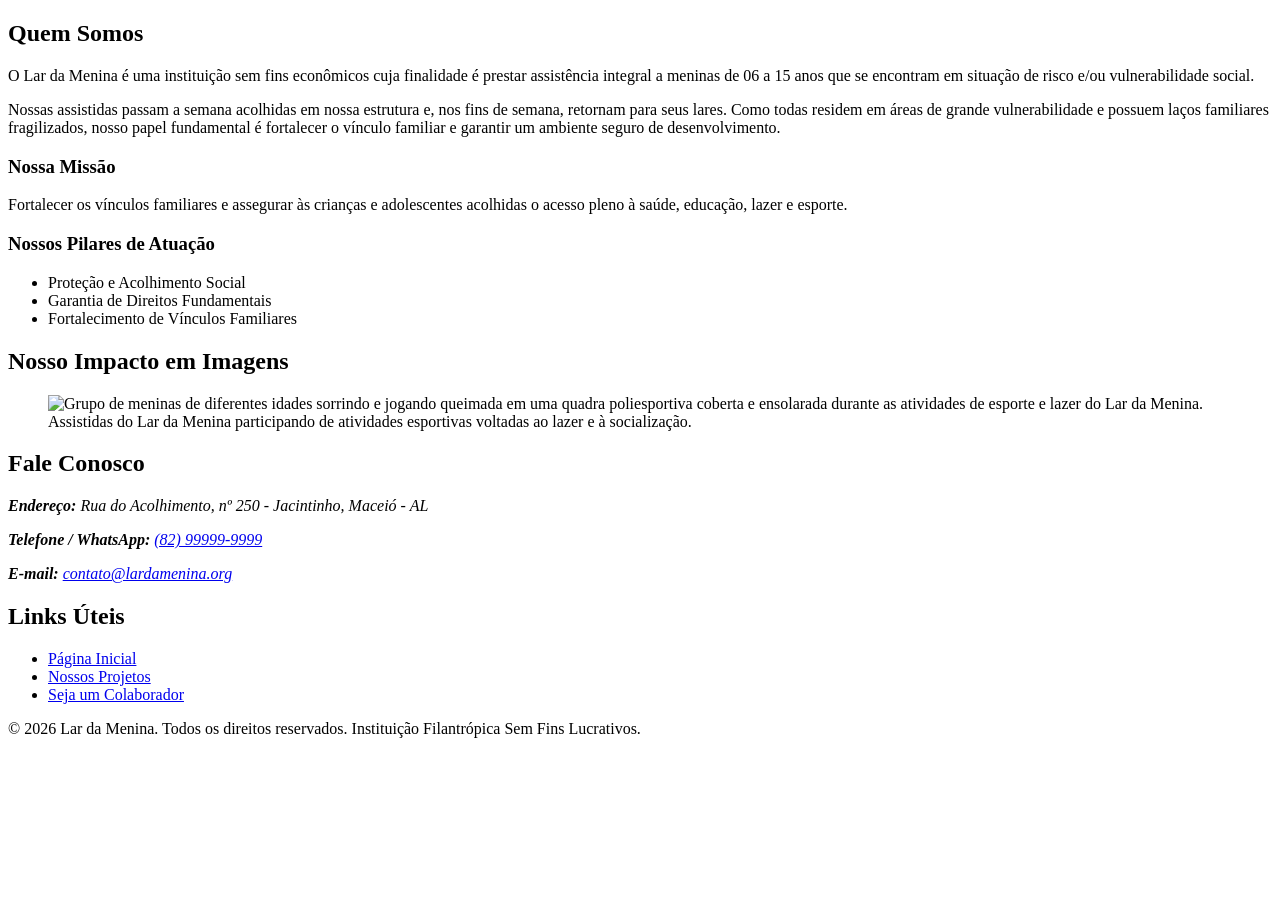
==== index.html @ b4624c96 "feat: initial structure and index page for Lar da Menina" ====
<!doctype html>
<html lang="pt-br">
  <head>
    <meta charset="UTF-8" />
    <meta name="viewport" content="width=device-width, initial-scale=1.0" />
    <title>Lar da Menina</title>
  </head>
  <body>
<main>
    <section id="sobre-nos">
        <div class="container-institucional">
            <article class="historia-ong">
                <h2>Quem Somos</h2>
                <p>O Lar da Menina é uma instituição sem fins econômicos cuja finalidade é prestar assistência integral a meninas de 06 a 15 anos que se encontram em situação de risco e/ou vulnerabilidade social.</p>
                <p>Nossas assistidas passam a semana acolhidas em nossa estrutura e, nos fins de semana, retornam para seus lares. Como todas residem em áreas de grande vulnerabilidade e possuem laços familiares fragilizados, nosso papel fundamental é fortalecer o vínculo familiar e garantir um ambiente seguro de desenvolvimento.</p>
            </article>
            
            <aside class="missao-valores">
                <h3>Nossa Missão</h3>
                <p>Fortalecer os vínculos familiares e assegurar às crianças e adolescentes acolhidas o acesso pleno à saúde, educação, lazer e esporte.</p>
                <h3>Nossos Pilares de Atuação</h3>
                <ul>
                    <li>Proteção e Acolhimento Social</li>
                    <li>Garantia de Direitos Fundamentais</li>
                    <li>Fortalecimento de Vínculos Familiares</li>
                </ul>
            </aside>
        </div>
    </section>

    <section id="galeria-impacto">
        <h2>Nosso Impacto em Imagens</h2>
        <figure>
            <img src="assets/images/atividade-lar.jpg" 
                 alt="Grupo de meninas de diferentes idades sorrindo e jogando queimada em uma quadra poliesportiva coberta e ensolarada durante as atividades de esporte e lazer do Lar da Menina." 
                 class="imagem-responsiva">
            <figcaption>Assistidas do Lar da Menina participando de atividades esportivas voltadas ao lazer e à socialização.</figcaption>
        </figure>
    </section>
</main>

<footer>
    <div class="rodape-conteudo">
        <section class="contato-info">
            <h2>Fale Conosco</h2>
            <address>
                <p><strong>Endereço:</strong> Rua do Acolhimento, nº 250 - Jacintinho, Maceió - AL</p>
                <p><strong>Telefone / WhatsApp:</strong> <a href="tel:+5582999999999">(82) 99999-9999</a></p>
                <p><strong>E-mail:</strong> <a href="mailto:contato@lardamenina.org">contato@lardamenina.org</a></p>
            </address>
        </section>
        
        <section class="links-uteis">
            <h2>Links Úteis</h2>
            <ul>
                <li><a href="index.html">Página Inicial</a></li>
                <li><a href="projetos.html">Nossos Projetos</a></li>
                <li><a href="cadastro.html">Seja um Colaborador</a></li>
            </ul>
        </section>
    </div>
    
    <div class="rodape-direitos">
        <p>&copy; 2026 Lar da Menina. Todos os direitos reservados. Instituição Filantrópica Sem Fins Lucrativos.</p>
    </div>
</footer>

  </body>
</html>
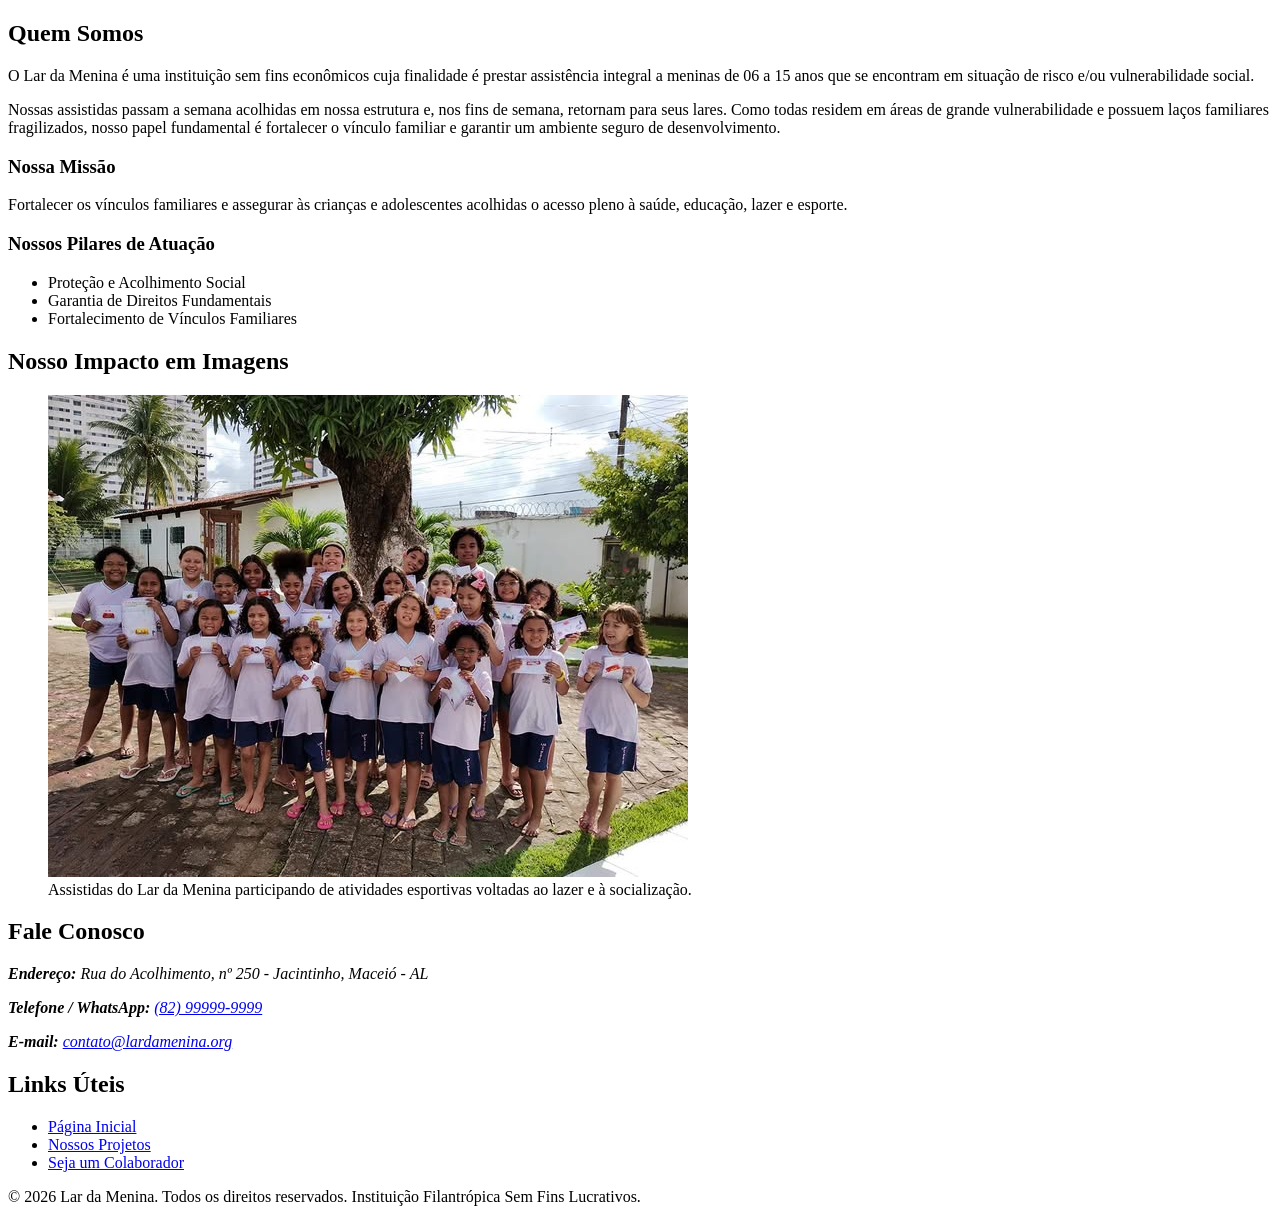
==== commit 7f5f87cc: "feat: add vector favicon support to all html documents header" ====
--- a/index.html
+++ b/index.html
@@ -3,6 +3,8 @@
   <head>
     <meta charset="UTF-8" />
     <meta name="viewport" content="width=device-width, initial-scale=1.0" />
+    <link rel="icon" type="image/svg+xml" href="assets/icons/favicon.svg">
+
     <title>Lar da Menina</title>
   </head>
   <body>
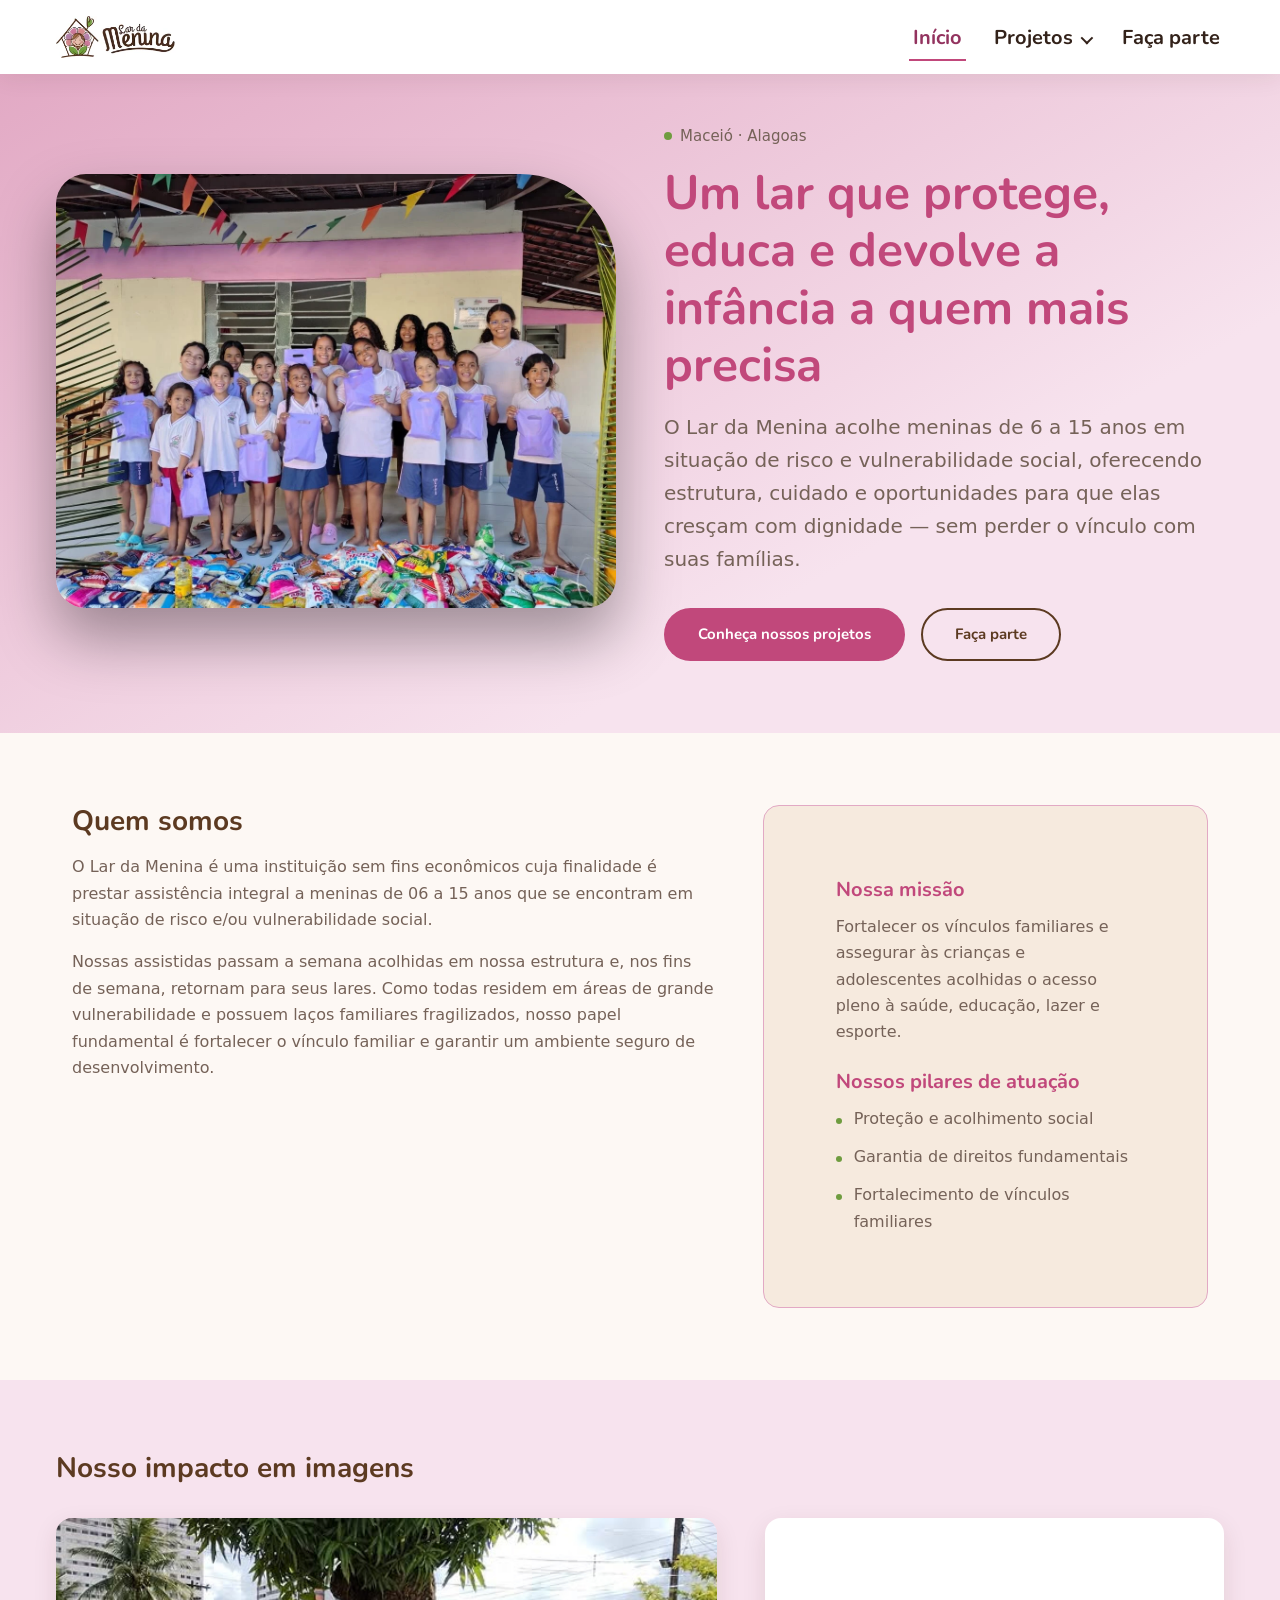
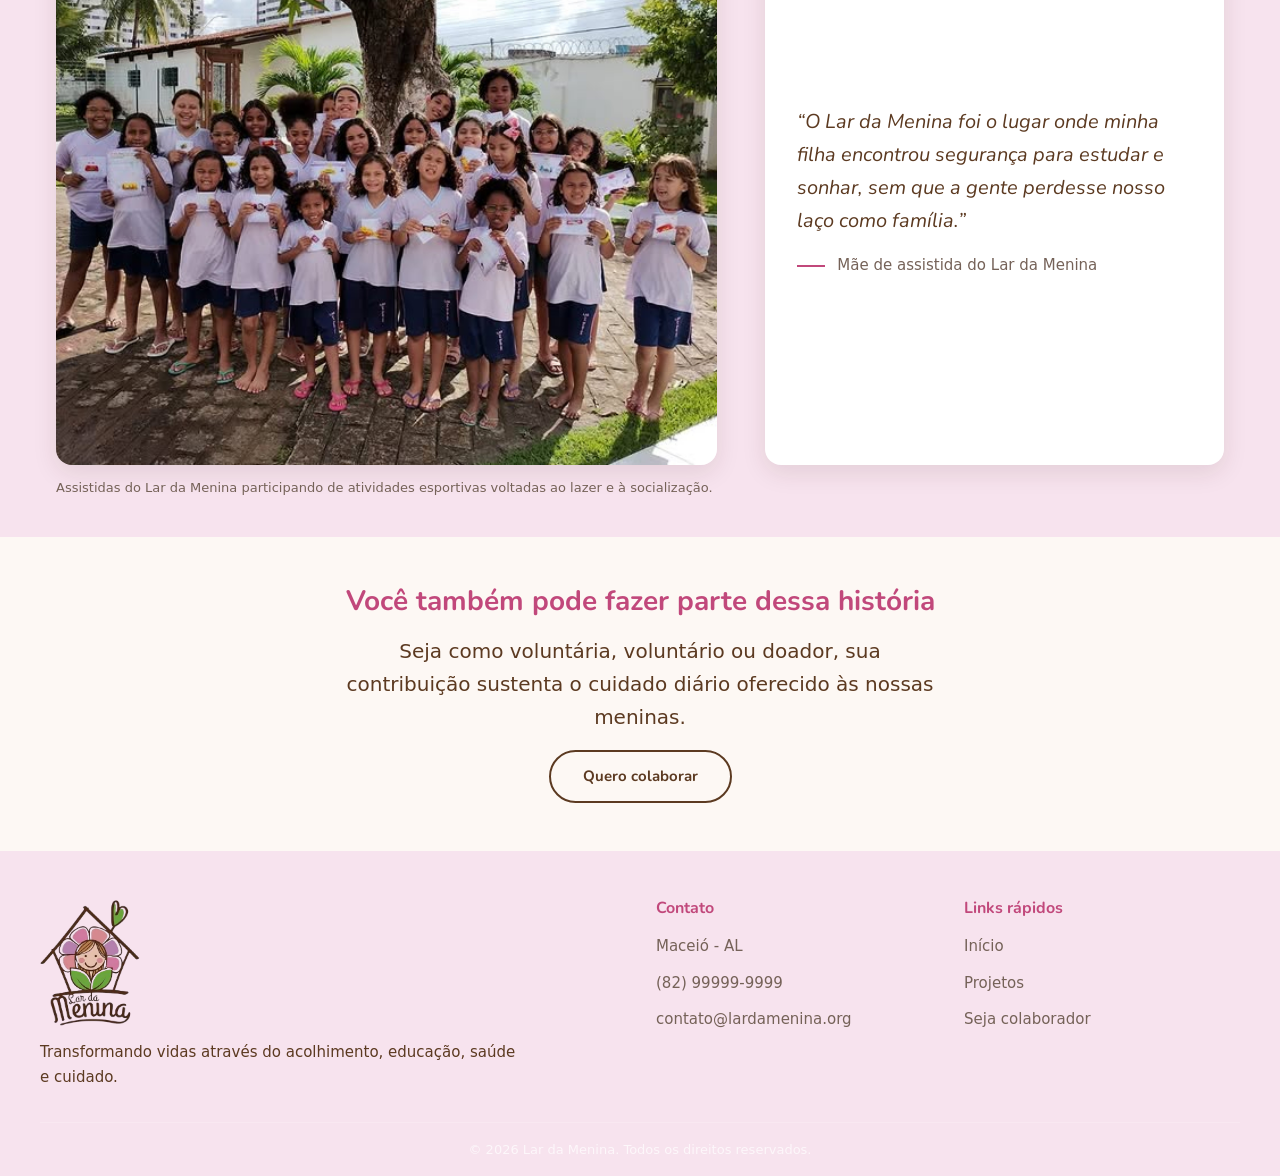
==== commit 018e813c: "Initial commit of the new project" ====
--- a/index.html
+++ b/index.html
@@ -3,69 +3,195 @@
   <head>
     <meta charset="UTF-8" />
     <meta name="viewport" content="width=device-width, initial-scale=1.0" />
-    <link rel="icon" type="image/svg+xml" href="assets/icons/favicon.svg">
+    <meta
+      name="description"
+      content="Lar da Menina — instituição de acolhimento que garante saúde, educação, lazer e fortalecimento de vínculos familiares para meninas de 6 a 15 anos em Maceió."
+    />
+    <link rel="icon" type="image/svg+xml" href="assets/icons/favicon.svg" />
+  <link rel="preconnect" href="https://fonts.googleapis.com">
+<link rel="preconnect" href="https://fonts.gstatic.com" crossorigin>
+<link href="https://fonts.googleapis.com/css2?family=Nunito:ital,wght@0,200..1000;1,200..1000&display=swap" rel="stylesheet">
+    <link rel="stylesheet" href="css/styles.css" />
 
     <title>Lar da Menina</title>
   </head>
   <body>
-<main>
-    <section id="sobre-nos">
-        <div class="container-institucional">
+    <header class="site-header">
+      <div class="header-container">
+        <a href="index.html" class="logo">
+          <img src="assets/icons/logo-lar-menu.webp" alt="Logo Lar da Menina" />
+        </a>
+
+        <input type="checkbox" id="menu-toggle" class="menu-toggle-input" />
+        <label for="menu-toggle" class="menu-toggle" aria-label="Abrir menu">
+          <span class="menu-toggle-icon"></span>
+        </label>
+
+        <nav class="menu" aria-label="Navegação principal">
+          <ul>
+            <li><a href="index.html" class="active">Início</a></li>
+            <li class="dropdown">
+              <a href="projetos.html">Projetos</a>
+              <ul class="submenu">
+                <li>
+                  <a href="projetos.html#frentes-atuacao">Frentes de atuação</a>
+                </li>
+                <li><a href="projetos.html#doacoes">Doações</a></li>
+              </ul>
+            </li>
+            <li><a href="cadastro.html">Faça parte</a></li>
+          </ul>
+        </nav>
+      </div>
+    </header>
+
+    <main>
+      <section class="hero" id="inicio">
+        <div class="grid-12">
+          <div class="hero-media">
+            <img
+              src="assets/images/sobre-nos.webp"
+              alt="Meninas assistidas pelo Lar da Menina sorrindo em grupo, reunidas em um dia de entrega de doações de alimentos e itens de higiene."
+            />
+          </div>
+          <div class="hero-texto">
+            <span class="hero-kicker">Maceió · Alagoas</span>
+            <h1>
+              Um lar que protege, educa e devolve a infância a quem mais precisa
+            </h1>
+            <p>
+              O Lar da Menina acolhe meninas de 6 a 15 anos em situação de risco
+              e vulnerabilidade social, oferecendo estrutura, cuidado e
+              oportunidades para que elas cresçam com dignidade — sem perder o
+              vínculo com suas famílias.
+            </p>
+            <div class="hero-acoes">
+              <a href="projetos.html" class="btn-acao btn-primario"
+                >Conheça nossos projetos</a
+              >
+              <a href="cadastro.html" class="btn-acao btn-outline"
+                >Faça parte</a
+              >
+            </div>
+          </div>
+        </div>
+      </section>
+
+      <section id="sobre-nos">
+        <div class="container">
+          <div class="grid-12">
             <article class="historia-ong">
-                <h2>Quem Somos</h2>
-                <p>O Lar da Menina é uma instituição sem fins econômicos cuja finalidade é prestar assistência integral a meninas de 06 a 15 anos que se encontram em situação de risco e/ou vulnerabilidade social.</p>
-                <p>Nossas assistidas passam a semana acolhidas em nossa estrutura e, nos fins de semana, retornam para seus lares. Como todas residem em áreas de grande vulnerabilidade e possuem laços familiares fragilizados, nosso papel fundamental é fortalecer o vínculo familiar e garantir um ambiente seguro de desenvolvimento.</p>
+              <h2>Quem somos</h2>
+              <p>
+                O Lar da Menina é uma instituição sem fins econômicos cuja
+                finalidade é prestar assistência integral a meninas de 06 a 15
+                anos que se encontram em situação de risco e/ou vulnerabilidade
+                social.
+              </p>
+              <p>
+                Nossas assistidas passam a semana acolhidas em nossa estrutura
+                e, nos fins de semana, retornam para seus lares. Como todas
+                residem em áreas de grande vulnerabilidade e possuem laços
+                familiares fragilizados, nosso papel fundamental é fortalecer o
+                vínculo familiar e garantir um ambiente seguro de
+                desenvolvimento.
+              </p>
             </article>
-            
+
             <aside class="missao-valores">
-                <h3>Nossa Missão</h3>
-                <p>Fortalecer os vínculos familiares e assegurar às crianças e adolescentes acolhidas o acesso pleno à saúde, educação, lazer e esporte.</p>
-                <h3>Nossos Pilares de Atuação</h3>
+              <div>
+                <h3>Nossa missão</h3>
+                <p>
+                  Fortalecer os vínculos familiares e assegurar às crianças e
+                  adolescentes acolhidas o acesso pleno à saúde, educação, lazer
+                  e esporte.
+                </p>
+              </div>
+              <div>
+                <h3>Nossos pilares de atuação</h3>
                 <ul>
-                    <li>Proteção e Acolhimento Social</li>
-                    <li>Garantia de Direitos Fundamentais</li>
-                    <li>Fortalecimento de Vínculos Familiares</li>
+                  <li>Proteção e acolhimento social</li>
+                  <li>Garantia de direitos fundamentais</li>
+                  <li>Fortalecimento de vínculos familiares</li>
                 </ul>
+              </div>
             </aside>
+          </div>
         </div>
-    </section>
+      </section>
 
-    <section id="galeria-impacto">
-        <h2>Nosso Impacto em Imagens</h2>
-        <figure>
-            <img src="assets/images/atividade-lar.jpg" 
-                 alt="Grupo de meninas de diferentes idades sorrindo e jogando queimada em uma quadra poliesportiva coberta e ensolarada durante as atividades de esporte e lazer do Lar da Menina." 
-                 class="imagem-responsiva">
-            <figcaption>Assistidas do Lar da Menina participando de atividades esportivas voltadas ao lazer e à socialização.</figcaption>
-        </figure>
-    </section>
-</main>
+      <section id="galeria-impacto">
+        <div class="container">
+          <h2 class="titulo-secao">Nosso impacto em imagens</h2>
+          <div class="grid-12">
+            <figure class="galeria-figura">
+              <img
+                src="assets/images/atividade-lar.jpg"
+                alt="Grupo de meninas de diferentes idades sorrindo e jogando queimada em uma quadra poliesportiva coberta e ensolarada durante as atividades de esporte e lazer do Lar da Menina."
+                class="imagem-responsiva"
+              />
+              <figcaption>
+                Assistidas do Lar da Menina participando de atividades
+                esportivas voltadas ao lazer e à socialização.
+              </figcaption>
+            </figure>
 
-<footer>
-    <div class="rodape-conteudo">
-        <section class="contato-info">
-            <h2>Fale Conosco</h2>
-            <address>
-                <p><strong>Endereço:</strong> Rua do Acolhimento, nº 250 - Jacintinho, Maceió - AL</p>
-                <p><strong>Telefone / WhatsApp:</strong> <a href="tel:+5582999999999">(82) 99999-9999</a></p>
-                <p><strong>E-mail:</strong> <a href="mailto:contato@lardamenina.org">contato@lardamenina.org</a></p>
-            </address>
-        </section>
-        
-        <section class="links-uteis">
-            <h2>Links Úteis</h2>
-            <ul>
-                <li><a href="index.html">Página Inicial</a></li>
-                <li><a href="projetos.html">Nossos Projetos</a></li>
-                <li><a href="cadastro.html">Seja um Colaborador</a></li>
-            </ul>
-        </section>
-    </div>
-    
-    <div class="rodape-direitos">
-        <p>&copy; 2026 Lar da Menina. Todos os direitos reservados. Instituição Filantrópica Sem Fins Lucrativos.</p>
-    </div>
-</footer>
+            <blockquote class="depoimento">
+              <p>
+                “O Lar da Menina foi o lugar onde minha filha encontrou
+                segurança para estudar e sonhar, sem que a gente perdesse nosso
+                laço como família.”
+              </p>
+              <footer>Mãe de assistida do Lar da Menina</footer>
+            </blockquote>
+          </div>
+        </div>
+      </section>
 
+      <section class="cta-final">
+        <div class="cta-conteudo">
+          <h2>Você também pode fazer parte dessa história</h2>
+          <p>
+            Seja como voluntária, voluntário ou doador, sua contribuição
+            sustenta o cuidado diário oferecido às nossas meninas.
+          </p>
+          <a href="cadastro.html" class="btn-acao btn-outline"
+            >Quero colaborar</a
+          >
+        </div>
+      </section>
+    </main>
+
+    <footer class="site-footer">
+      <div class="footer-container">
+        <div class="footer-brand">
+          <img src="assets/icons/logo-lar.webp" alt="Lar da Menina" />
+          <p>
+            Transformando vidas através do acolhimento, educação, saúde e
+            cuidado.
+          </p>
+        </div>
+
+        <div class="footer-column">
+          <h3>Contato</h3>
+          <p>Maceió - AL</p>
+          <p><a href="tel:+5582999999999">(82) 99999-9999</a></p>
+          <p>
+            <a href="mailto:contato@lardamenina.org">contato@lardamenina.org</a>
+          </p>
+        </div>
+
+        <div class="footer-column">
+          <h3>Links rápidos</h3>
+          <a href="index.html">Início</a>
+          <a href="projetos.html">Projetos</a>
+          <a href="cadastro.html">Seja colaborador</a>
+        </div>
+      </div>
+
+      <div class="footer-bottom">
+        © 2026 Lar da Menina. Todos os direitos reservados.
+      </div>
+    </footer>
   </body>
 </html>
--- a/css/styles.css
+++ b/css/styles.css
@@ -0,0 +1,1447 @@
+/* =====================================================================
+   LAR DA MENINA — DESIGN SYSTEM
+   Plataforma institucional em HTML5 + CSS3 puro (sem frameworks/JS)
+
+   Sumário
+   01. Tokens de design (cores, tipografia, espaçamento, sombra)
+   02. Reset e base tipográfica
+   03. Layout macro — grid de 12 colunas (5 breakpoints)
+   04. Cabeçalho e navegação (flexbox + dropdown + menu hambúrguer)
+   05. Botões e estados interativos
+   06. Tags / badges de categorização
+   07. Alertas contextuais
+   08. Modais (técnica :target — 100% CSS)
+   09. Seção Hero (index)
+   10. Seção Institucional / Missão
+   11. Galeria e depoimento
+   12. Faixa de chamada (CTA)
+   13. Cards de projetos
+   14. Seção de doações
+   15. Formulário de cadastro
+   16. Rodapé
+   17. Ajustes finos de responsividade
+========================================================================= */
+
+/* =====================================================================
+   01 — TOKENS DE DESIGN
+========================================================================= */
+:root {
+  /* Paleta institucional — extraída da identidade visual (casa, flor, folhas) */
+  --clr-primary-100: #f7e3ee; /* rosa muito claro — fundos de destaque      */
+  --clr-primary-300: #e2a9c4; /* rosa claro — hover suave                   */
+  --clr-primary-500: #c1487b; /* rosa — cor de ação primária                */
+  --clr-primary-700: #93335f; /* rosa escuro — texto sobre claro, hover     */
+
+  --clr-secondary-500: #6f9c3f; /* verde-folha — sucesso / natureza           */
+  --clr-secondary-700: #4f7a2a; /* verde escuro                               */
+
+  --clr-accent-700: #5c3a21; /* marrom da marca — títulos, rodapé          */
+  --clr-accent-900: #3a220f; /* marrom profundo — fundo do rodapé          */
+
+  --clr-cream-50: #fdf8f4; /* fundo geral da página                     */
+  --clr-cream-100: #f6eade; /* superfície secundária                     */
+  --clr-surface: #ffffff; /* cartões, formulário, cabeçalho             */
+
+  --clr-ink-900: #33221a; /* texto principal                            */
+  --clr-ink-600: #756258; /* texto secundário                          */
+  --clr-ink-300: #d9cec5; /* bordas neutras                             */
+
+  --clr-success: #6f9c3f;
+  --clr-warning: #c07f1f;
+  --clr-error: #b3402e;
+  --clr-info: #3d7ea6;
+
+  /* Tipografia — serifada humanista para títulos, sans discreta no corpo */
+  --ff-heading: "Nunito", sans-serif;
+  --ff-body: "Karla", system-ui, -apple-system, sans-serif;
+
+  --fs-0: 0.8125rem; /* 13px — apoio, legendas       */
+  --fs-1: 0.9375rem; /* 15px — texto pequeno         */
+  --fs-2: 1rem; /* 16px — corpo de texto        */
+  --fs-3: 1.25rem; /* 20px — subtítulo / h3        */
+  --fs-4: 1.75rem; /* 28px — h2                    */
+  --fs-5: 2.25rem; /* 36px — h1                    */
+  --fs-6: 3rem; /* 48px — destaque hero (desktop) */
+
+  --fw-regular: 400;
+  --fw-medium: 600;
+  --fw-bold: 700;
+
+  --lh-tight: 1.2;
+  --lh-base: 1.65;
+
+  /* Espaçamento modular — base 4px */
+  --space-2xs: 0.25rem;
+  --space-xs: 0.5rem;
+  --space-sm: 0.75rem;
+  --space-md: 1rem;
+  --space-lg: 1.5rem;
+  --space-xl: 2rem;
+  --space-2xl: 3rem;
+  --space-3xl: 4.5rem;
+
+  --radius-sm: 8px;
+  --radius-md: 16px;
+  --radius-lg: 28px;
+  --radius-pill: 999px;
+
+  --shadow-card: 0 8px 24px rgba(58, 34, 15, 0.1);
+  --shadow-hover: 0 18px 38px rgba(58, 34, 15, 0.18);
+  --shadow-header: 0 4px 22px rgba(58, 34, 15, 0.08);
+
+  --container-max: 1200px;
+
+  /* Breakpoints de referência (documentação — ver seção 03)
+     bp-1: 480px  · bp-2: 768px · bp-3: 1024px · bp-4: 1280px · bp-5: 1600px */
+}
+
+/* =====================================================================
+   02 — RESET E BASE TIPOGRÁFICA
+========================================================================= */
+* {
+  margin: 0;
+  padding: 0;
+  box-sizing: border-box;
+}
+
+html {
+  scroll-behavior: smooth;
+}
+
+body {
+  font-family: var(--ff-body);
+  background: var(--clr-cream-50);
+  color: var(--clr-ink-900);
+  line-height: var(--lh-base);
+  -webkit-font-smoothing: antialiased;
+}
+
+h1,
+h2,
+h3 {
+  font-family: var(--ff-heading);
+  font-weight: var(--fw-bold);
+  line-height: var(--lh-tight);
+  color: var(--clr-accent-700);
+}
+
+h1 {
+  font-size: var(--fs-5);
+}
+h2 {
+  font-size: var(--fs-4);
+}
+h3 {
+  font-size: var(--fs-3);
+}
+
+p {
+  font-size: var(--fs-2);
+}
+
+a {
+  text-decoration: none;
+  color: inherit;
+}
+
+img {
+  max-width: 100%;
+  display: block;
+}
+
+ul {
+  list-style: none;
+}
+
+fieldset {
+  border: none;
+}
+
+/* Foco visível para navegação por teclado (acessibilidade) */
+a:focus-visible,
+button:focus-visible,
+input:focus-visible,
+textarea:focus-visible {
+  outline: 3px solid var(--clr-secondary-500);
+  outline-offset: 3px;
+}
+
+.container {
+  max-width: var(--container-max);
+  margin: 0 auto;
+  padding: 0 var(--space-md);
+}
+
+/* =====================================================================
+   03 — LAYOUT MACRO: GRID DE 12 COLUNAS
+   Aplicado às seções estruturais da página. Mobile-first, com 5
+   breakpoints distintos (480 / 768 / 1024 / 1280 / 1600px).
+========================================================================= */
+.grid-12 {
+  display: grid;
+  grid-template-columns: repeat(4, 1fr);
+  gap: var(--space-lg);
+}
+
+@media (min-width: 480px) {
+  .grid-12 {
+    gap: var(--space-xl);
+  }
+}
+
+@media (min-width: 768px) {
+  .grid-12 {
+    grid-template-columns: repeat(8, 1fr);
+  }
+}
+
+@media (min-width: 1024px) {
+  .grid-12 {
+    grid-template-columns: repeat(12, 1fr);
+  }
+}
+
+@media (min-width: 1280px) {
+  .grid-12 {
+    gap: var(--space-2xl);
+  }
+}
+
+@media (min-width: 1600px) {
+  :root {
+    --container-max: 1360px;
+  }
+}
+
+/* =====================================================================
+   04 — CABEÇALHO E NAVEGAÇÃO
+   Estrutura macro do header via flexbox (alinhamento de componentes).
+========================================================================= */
+.site-header {
+  background: var(--clr-surface);
+  box-shadow: var(--shadow-header);
+  position: sticky;
+  top: 0;
+  z-index: 1000;
+}
+
+.header-container {
+  max-width: var(--container-max);
+  margin: 0 auto;
+  padding: var(--space-md) var(--space-md);
+  display: flex;
+  align-items: center;
+  justify-content: space-between;
+  gap: var(--space-md);
+}
+
+.logo img {
+  width: 120px;
+  height: auto;
+}
+
+/* Menu principal */
+.menu ul {
+  display: flex;
+  align-items: flex-start;
+  gap: var(--space-lg);
+}
+
+.menu a {
+  font-family: var(--ff-heading);
+  font-size: var(--fs-3);
+  font-weight: var(--fw-bold);
+  color: var(--clr-ink-900);
+  padding: var(--space-xs) var(--space-2xs);
+  border-bottom: 2px solid transparent;
+  transition:
+    color 0.25s ease,
+    border-color 0.25s ease;
+}
+
+.menu a:hover {
+  color: var(--clr-primary-500);
+}
+
+.menu a.active {
+  color: var(--clr-primary-700);
+  border-bottom-color: var(--clr-primary-500);
+}
+
+/* Dropdown "Projetos" — funcional via :hover e :focus-within (teclado) */
+.dropdown {
+  position: relative;
+}
+
+.dropdown > a::after {
+  content: "";
+  display: inline-block;
+  width: 7px;
+  height: 7px;
+  margin-left: var(--space-xs);
+  border-right: 2px solid currentColor;
+  border-bottom: 2px solid currentColor;
+  transform: rotate(45deg) translateY(-2px);
+  transition: transform 0.25s ease;
+}
+
+.dropdown:hover > a::after,
+.dropdown:focus-within > a::after {
+  transform: rotate(225deg) translateY(2px);
+}
+
+.submenu {
+  position: absolute;
+  top: calc(100% + var(--space-sm));
+  left: 0;
+  min-width: 250px;
+  background: var(--clr-surface);
+  padding: var(--space-sm);
+  border-radius: var(--radius-md);
+  box-shadow: var(--shadow-hover);
+  display: flex;
+  flex-direction: column;
+  justify-content: flex-start;
+  align-items: flex-start;
+  align-self: flex-start;
+  gap: var(--space-2xs);
+  opacity: 0;
+  visibility: hidden;
+  transform: translateY(8px);
+  transition:
+    opacity 0.2s ease,
+    transform 0.2s ease,
+    visibility 0.2s ease;
+}
+
+.dropdown:hover .submenu,
+.dropdown:focus-within .submenu {
+  opacity: 1;
+  visibility: visible;
+  transform: translateY(0);
+}
+
+.submenu a {
+  display: flex;
+  width: 100%;
+  border-bottom: none;
+  padding: var(--space-xs) var(--space-sm);
+  border-radius: var(--radius-sm);
+  font-family: var(--ff-body);
+  font-weight: var(--fw-medium);
+}
+
+.submenu a:hover {
+  background: var(--clr-primary-100);
+  color: var(--clr-primary-700);
+}
+
+/* Menu hambúrguer (mobile) — via checkbox, sem JavaScript */
+.menu-toggle-input {
+  display: none;
+}
+
+.menu-toggle {
+  display: none;
+  width: 44px;
+  height: 44px;
+  align-items: center;
+  justify-content: center;
+  border-radius: var(--radius-sm);
+  cursor: pointer;
+}
+
+.menu-toggle-icon,
+.menu-toggle-icon::before,
+.menu-toggle-icon::after {
+  display: block;
+  width: 22px;
+  height: 2px;
+  background: var(--clr-accent-700);
+  border-radius: 2px;
+  position: relative;
+  transition:
+    transform 0.25s ease,
+    opacity 0.25s ease;
+}
+
+.menu-toggle-icon::before {
+  content: "";
+  position: absolute;
+  top: -7px;
+}
+.menu-toggle-icon::after {
+  content: "";
+  position: absolute;
+  top: 7px;
+}
+
+.menu-toggle-input:checked ~ .menu-toggle .menu-toggle-icon {
+  background: transparent;
+}
+.menu-toggle-input:checked ~ .menu-toggle .menu-toggle-icon::before {
+  top: 0;
+  transform: rotate(45deg);
+}
+.menu-toggle-input:checked ~ .menu-toggle .menu-toggle-icon::after {
+  top: 0;
+  transform: rotate(-45deg);
+}
+
+@media (max-width: 767px) {
+  .menu-toggle {
+    display: flex;
+  }
+
+  .menu {
+    display: none;
+    width: 100%;
+    order: 3;
+  }
+
+  .menu-toggle-input:checked ~ .menu {
+    display: block;
+    padding-bottom: var(--space-md);
+  }
+
+  .menu ul {
+    flex-direction: column;
+    align-items: flex-start;
+    gap: 0;
+  }
+
+  .menu > ul > li {
+    width: 100%;
+  }
+
+  .menu a {
+    display: block;
+    width: 100%;
+    padding: var(--space-sm) 0;
+  }
+
+  .submenu {
+    position: static;
+    opacity: 1;
+    visibility: visible;
+    transform: none;
+    box-shadow: none;
+    background: var(--clr-primary-100);
+    margin: var(--space-2xs) 0 var(--space-sm);
+  }
+}
+
+/* =====================================================================
+   05 — BOTÕES E ESTADOS INTERATIVOS
+========================================================================= */
+.btn-acao {
+  display: inline-flex;
+  align-items: center;
+  justify-content: center;
+  gap: var(--space-xs);
+  padding: var(--space-sm) var(--space-xl);
+  border: 2px solid transparent;
+  border-radius: var(--radius-pill);
+  font-family: var(--ff-heading);
+  font-size: var(--fs-1);
+  font-weight: var(--fw-bold);
+  cursor: pointer;
+  transition:
+    transform 0.2s ease,
+    box-shadow 0.2s ease,
+    background 0.2s ease,
+    color 0.2s ease;
+}
+
+.btn-primario {
+  background: var(--clr-primary-500);
+  color: var(--clr-surface);
+}
+
+.btn-primario:hover {
+  background: var(--clr-cream-50);
+  color: var(--clr-primary-500);
+  box-shadow: var(--shadow-hover);
+  transform: translateY(-2px);
+}
+
+.btn-outline {
+  background: transparent;
+  border-color: var(--clr-accent-700);
+  color: var(--clr-accent-700);
+}
+
+.btn-outline:hover {
+  background: var(--clr-success);
+  color: var(--clr-cream-50);
+  transform: translateY(-2px);
+  border-color: transparent;
+}
+
+/* Variante para uso sobre fundo claro (fora do hero) */
+.btn-outline-claro {
+  background: transparent;
+  border-color: var(--clr-primary-500);
+  color: var(--clr-primary-700);
+}
+
+.btn-outline-claro:hover {
+  background: var(--clr-primary-100);
+  transform: translateY(-2px);
+}
+
+.btn-enviar {
+  background: var(--clr-accent-700);
+  color: var(--clr-surface);
+  border: none;
+  padding: var(--space-sm) var(--space-2xl);
+  border-radius: var(--radius-pill);
+  font-family: var(--ff-heading);
+  font-weight: var(--fw-bold);
+  font-size: var(--fs-2);
+  cursor: pointer;
+  transition:
+    transform 0.2s ease,
+    box-shadow 0.2s ease,
+    opacity 0.2s ease;
+}
+
+.btn-enviar:hover {
+  opacity: 0.92;
+  box-shadow: var(--shadow-hover);
+  transform: translateY(-2px);
+}
+
+.btn-acao:active,
+.btn-enviar:active {
+  transform: translateY(0) scale(0.98);
+}
+
+button:disabled,
+.btn-acao[aria-disabled="true"] {
+  opacity: 0.5;
+  cursor: not-allowed;
+  transform: none !important;
+  box-shadow: none !important;
+}
+
+/* =====================================================================
+   06 — TAGS / BADGES DE CATEGORIZAÇÃO
+========================================================================= */
+.badges {
+  display: flex;
+  flex-wrap: wrap;
+  gap: var(--space-xs);
+  margin-bottom: var(--space-sm);
+}
+
+.badge {
+  display: inline-flex;
+  align-items: center;
+  width: fit-content;
+  padding: var(--space-2xs) var(--space-sm);
+  border-radius: var(--radius-pill);
+  font-size: var(--fs-0);
+  font-weight: var(--fw-bold);
+  line-height: 1.4;
+}
+
+.badge-projeto {
+  background: var(--clr-primary-100);
+  color: var(--clr-primary-700);
+}
+.badge-sucesso {
+  background: rgba(111, 156, 63, 0.16);
+  color: var(--clr-secondary-700);
+}
+.badge-alerta {
+  background: rgba(192, 127, 31, 0.18);
+  color: #7a4e0f;
+}
+.badge-info {
+  background: rgba(61, 126, 166, 0.16);
+  color: #235a79;
+}
+
+/* =====================================================================
+   07 — ALERTAS CONTEXTUAIS
+========================================================================= */
+.alert {
+  display: flex;
+  align-items: flex-start;
+  gap: var(--space-sm);
+  padding: var(--space-md) var(--space-lg);
+  border-radius: var(--radius-sm);
+  border-left: 5px solid;
+  font-size: var(--fs-1);
+  line-height: var(--lh-base);
+}
+
+.alert-icone {
+  flex-shrink: 0;
+  display: inline-flex;
+  align-items: center;
+  justify-content: center;
+  width: 24px;
+  height: 24px;
+  border-radius: 50%;
+  font-weight: var(--fw-bold);
+  font-size: var(--fs-1);
+}
+
+.alert-info {
+  background: rgba(61, 126, 166, 0.1);
+  border-color: var(--clr-info);
+  color: #204a63;
+}
+.alert-info .alert-icone {
+  background: var(--clr-info);
+  color: var(--clr-surface);
+}
+
+.alert-success {
+  background: rgba(111, 156, 63, 0.12);
+  border-color: var(--clr-success);
+  color: #3c5b21;
+}
+.alert-success .alert-icone {
+  background: var(--clr-success);
+  color: var(--clr-surface);
+}
+
+.alert-warning {
+  background: rgba(192, 127, 31, 0.14);
+  border-color: var(--clr-warning);
+  color: #6b4711;
+}
+.alert-warning .alert-icone {
+  background: var(--clr-warning);
+  color: var(--clr-surface);
+}
+
+/* =====================================================================
+   08 — MODAIS (técnica :target, sem JavaScript)
+========================================================================= */
+.modal {
+  display: none;
+  position: fixed;
+  inset: 0;
+  background: rgba(58, 34, 15, 0.55);
+  z-index: 2000;
+  padding: var(--space-md);
+  align-items: center;
+  justify-content: center;
+}
+
+.modal:target {
+  display: flex;
+}
+
+.modal-content {
+  position: relative;
+  width: 100%;
+  max-width: 460px;
+  max-height: 85vh;
+  overflow-y: auto;
+  background: var(--clr-surface);
+  border-radius: var(--radius-lg);
+  padding: var(--space-xl);
+  box-shadow: 0 24px 60px rgba(58, 34, 15, 0.35);
+}
+
+.modal-fechar {
+  position: absolute;
+  top: var(--space-md);
+  right: var(--space-md);
+  display: inline-flex;
+  align-items: center;
+  justify-content: center;
+  width: 34px;
+  height: 34px;
+  border-radius: 50%;
+  background: var(--clr-cream-50);
+  color: var(--clr-accent-700);
+  font-size: var(--fs-3);
+  line-height: 1;
+}
+
+.modal-fechar:hover {
+  background: var(--clr-primary-100);
+}
+
+.modal-content h2 {
+  font-size: var(--fs-4);
+  margin-bottom: var(--space-md);
+  padding-right: var(--space-xl);
+}
+
+.modal-content p,
+.modal-content li {
+  color: var(--clr-ink-600);
+  font-size: var(--fs-2);
+}
+
+.modal-content ul {
+  display: flex;
+  flex-direction: column;
+  gap: var(--space-sm);
+  margin: var(--space-md) 0 var(--space-lg);
+}
+
+.modal-dado {
+  display: flex;
+  justify-content: space-between;
+  gap: var(--space-md);
+  padding: var(--space-sm) var(--space-md);
+  background: var(--clr-cream-50);
+  border-radius: var(--radius-sm);
+}
+
+.modal-dado strong {
+  color: var(--clr-ink-900);
+}
+
+.modal-actions {
+  display: flex;
+  justify-content: flex-end;
+  gap: var(--space-sm);
+}
+
+/* =====================================================================
+   09 — HERO (index.html)
+========================================================================= */
+.hero {
+  background: linear-gradient(
+    150deg,
+    var(--clr-primary-300) 0%,
+    var(--clr-primary-100) 70%
+  );
+  padding: var(--space-2xl) 0 var(--space-3xl);
+}
+
+.hero .grid-12 {
+  max-width: var(--container-max);
+  margin: 0 auto;
+  padding: 0 var(--space-md);
+  align-items: center;
+}
+
+.hero-media {
+  grid-column: 1 / -1;
+}
+
+.hero-media img {
+  width: 100%;
+  aspect-ratio: 4 / 3.1;
+  object-fit: cover;
+  border-radius: 30px 96px 30px 30px;
+  box-shadow: 0 30px 60px rgba(0, 0, 0, 0.35);
+}
+
+.hero-texto {
+  grid-column: 1 / -1;
+  color: var(--clr-surface);
+}
+
+.hero-kicker {
+  display: inline-flex;
+  align-items: center;
+  gap: var(--space-xs);
+  font-family: var(--ff-body);
+  font-size: var(--fs-1);
+  font-weight: var(--fw-regular);
+  color: var(--clr-ink-600);
+  margin-bottom: var(--space-md);
+}
+
+.hero-kicker::before {
+  content: "";
+  width: 8px;
+  height: 8px;
+  border-radius: 50%;
+  background: var(--clr-secondary-500);
+}
+
+.hero-texto h1 {
+  color: var(--clr-primary-500);
+  font-size: var(--fs-5);
+  margin-bottom: var(--space-md);
+}
+
+.hero-texto p {
+  color: var(--clr-ink-600);
+  font-size: var(--fs-3);
+  max-width: 50ch;
+  margin-bottom: var(--space-xl);
+}
+
+.hero-acoes {
+  display: flex;
+  flex-wrap: wrap;
+  gap: var(--space-md);
+}
+
+@media (min-width: 768px) {
+  .hero-media {
+    grid-column: 1 / 5;
+  }
+  .hero-texto {
+    grid-column: 5 / 9;
+  }
+}
+
+@media (min-width: 1024px) {
+  .hero-media {
+    grid-column: 1 / 7;
+  }
+  .hero-texto {
+    grid-column: 7 / 13;
+  }
+  .hero-texto h1 {
+    font-size: var(--fs-6);
+  }
+}
+
+/* =====================================================================
+   10 — SEÇÃO INSTITUCIONAL / MISSÃO (index.html)
+========================================================================= */
+#sobre-nos {
+  padding: var(--space-3xl) 0;
+}
+
+#sobre-nos .grid-12 {
+  max-width: var(--container-max);
+  margin: 0 auto;
+  padding: 0 var(--space-md);
+}
+
+.historia-ong {
+  grid-column: 1 / -1;
+  display: flex;
+  flex-direction: column;
+  gap: var(--space-md);
+}
+
+.historia-ong h2 {
+  margin-bottom: 0;
+}
+
+.historia-ong p {
+  color: var(--clr-ink-600);
+}
+
+.missao-valores {
+  grid-column: 1 / -1;
+  background: var(--clr-cream-100);
+  border: 1px solid var(--clr-primary-300);
+  color: var(--clr-surface);
+  padding: var(--space-3xl);
+  border-radius: var(--radius-md);
+  display: flex;
+  flex-direction: column;
+  gap: var(--space-lg);
+}
+
+.missao-valores h3 {
+  color: var(--clr-primary-500);
+  font-size: var(--fs-3);
+  margin-bottom: var(--space-sm);
+}
+
+.missao-valores p {
+  color: var(--clr-ink-600);
+}
+
+.missao-valores ul {
+  display: flex;
+  flex-direction: column;
+  gap: var(--space-sm);
+}
+
+.missao-valores li {
+  display: flex;
+  align-items: baseline;
+  gap: var(--space-sm);
+  color: var(--clr-ink-600);
+  font-weight: var(--fw-regular);
+}
+
+.missao-valores li::before {
+  content: "";
+  width: 6px;
+  height: 6px;
+  border-radius: 50%;
+  background: var(--clr-success);
+  flex-shrink: 0;
+}
+
+@media (min-width: 768px) {
+  .historia-ong {
+    grid-column: 1 / 9;
+  }
+  .missao-valores {
+    grid-column: 1 / 9;
+  }
+}
+
+@media (min-width: 1024px) {
+  .historia-ong {
+    grid-column: 1 / 8;
+  }
+  .missao-valores {
+    grid-column: 8 / 13;
+  }
+}
+
+/* =====================================================================
+   11 — GALERIA E DEPOIMENTO (index.html)
+========================================================================= */
+#galeria-impacto {
+  background: var(--clr-primary-100);
+  padding: var(--space-3xl) 0;
+}
+
+#galeria-impacto .grid-12 {
+  max-width: var(--container-max);
+  margin: 0 auto;
+  padding: 0;
+  align-items: stretch;
+}
+
+#galeria-impacto > .container > h2,
+#galeria-impacto h2.titulo-secao {
+  margin-bottom: var(--space-xl);
+}
+
+.galeria-figura {
+  grid-column: 1 / -1;
+}
+
+.imagem-responsiva {
+  width: 100%;
+  height: 100%;
+  min-height: 260px;
+  object-fit: cover;
+  border-radius: var(--radius-md);
+  box-shadow: var(--shadow-card);
+}
+
+.galeria-figura figcaption {
+  margin-top: var(--space-sm);
+  margin-bottom: var(--space-md);
+  color: var(--clr-ink-600);
+  font-size: var(--fs-0);
+}
+
+.depoimento {
+  grid-column: 1 / -1;
+  background: var(--clr-surface);
+  border-radius: var(--radius-md);
+  padding: var(--space-xl);
+  box-shadow: var(--shadow-card);
+  display: flex;
+  flex-direction: column;
+  justify-content: center;
+  gap: var(--space-md);
+}
+
+.depoimento p {
+  font-family: var(--ff-heading);
+  font-size: var(--fs-3);
+  color: var(--clr-accent-700);
+  font-style: italic;
+}
+
+.depoimento footer {
+  display: flex;
+  align-items: center;
+  gap: var(--space-sm);
+  font-size: var(--fs-1);
+  color: var(--clr-ink-600);
+}
+
+.depoimento footer::before {
+  content: "";
+  width: 28px;
+  height: 2px;
+  background: var(--clr-primary-500);
+}
+
+@media (min-width: 768px) {
+  .galeria-figura {
+    grid-column: 1 / 6;
+  }
+  .depoimento {
+    grid-column: 6 / 9;
+  }
+}
+
+@media (min-width: 1024px) {
+  .galeria-figura {
+    grid-column: 1 / 8;
+  }
+  .depoimento {
+    grid-column: 8 / 13;
+  }
+}
+
+/* =====================================================================
+   12 — FAIXA DE CHAMADA (CTA final)
+========================================================================= */
+.cta-final {
+  
+  padding: var(--space-2xl) var(--space-md);
+}
+
+.cta-conteudo {
+  max-width: 600px;
+  margin: 0 auto;
+  text-align: center;
+  display: flex;
+  flex-direction: column;
+  align-items: center;
+  gap: var(--space-md);
+}
+
+.cta-conteudo h2 {
+  color: var(--clr-primary-500);
+}
+
+.cta-conteudo p {
+  color: var(--clr-accent-700);
+  font-size: var(--fs-3);
+}
+
+/* =====================================================================
+   13 — CARDS DE PROJETOS (projetos.html)
+========================================================================= */
+#conteudo-projetos {
+  padding: var(--space-2xl) 0 var(--space-2xl);
+}
+
+.titulo-pagina-container {
+  max-width: 850px;
+  margin: 0 auto var(--space-3xl);
+  padding: 0 var(--space-md);
+  text-align: center;
+}
+
+.titulo-pagina-container p {
+  color: var(--clr-ink-600);
+  font-size: var(--fs-3);
+  margin-top: var(--space-sm);
+}
+
+#frentes-atuacao,
+#doacoes {
+  max-width: var(--container-max);
+  margin: 0 auto;
+  padding: 0 var(--space-md) var(--space-3xl);
+}
+
+#frentes-atuacao h2,
+#doacoes h2 {
+  margin-bottom: var(--space-xl);
+}
+
+.grid-projetos {
+  display: grid;
+  grid-template-columns: repeat(4, 1fr);
+  gap: var(--space-lg);
+}
+
+@media (min-width: 768px) {
+  .grid-projetos {
+    grid-template-columns: repeat(8, 1fr);
+  }
+}
+
+@media (min-width: 1024px) {
+  .grid-projetos {
+    grid-template-columns: repeat(12, 1fr);
+  }
+}
+
+.card-projeto {
+  grid-column: 1 / -1;
+  background: var(--clr-surface);
+  padding: var(--space-lg);
+  border-radius: var(--radius-md);
+  border-top: 4px solid var(--clr-primary-500);
+  box-shadow: var(--shadow-card);
+  display: flex;
+  flex-direction: column;
+  gap: var(--space-sm);
+  transition:
+    transform 0.25s ease,
+    box-shadow 0.25s ease;
+}
+
+.card-projeto:hover {
+  transform: translateY(-6px);
+  box-shadow: var(--shadow-hover);
+}
+
+.card-projeto h3 {
+  font-size: var(--fs-3);
+}
+.card-projeto p {
+  color: var(--clr-ink-600);
+  font-size: var(--fs-1);
+}
+
+/* Sotaque de cor por frente de atuação */
+.card-projeto[data-area="saude"] {
+  border-top-color: var(--clr-info);
+}
+.card-projeto[data-area="educacao"] {
+  border-top-color: var(--clr-primary-500);
+}
+.card-projeto[data-area="esporte"] {
+  border-top-color: var(--clr-warning);
+}
+.card-projeto[data-area="cultura"] {
+  border-top-color: var(--clr-secondary-500);
+}
+
+@media (min-width: 768px) {
+  .card-projeto {
+    grid-column: span 4;
+  }
+}
+
+@media (min-width: 1024px) {
+  .card-projeto {
+    grid-column: span 3;
+  }
+}
+
+/* =====================================================================
+   14 — SEÇÃO DE DOAÇÕES (projetos.html)
+========================================================================= */
+#doacoes .alert {
+  margin-bottom: var(--space-xl);
+}
+
+.grid-doacoes {
+  display: grid;
+  grid-template-columns: repeat(4, 1fr);
+  gap: var(--space-lg);
+}
+
+@media (min-width: 768px) {
+  .grid-doacoes {
+    grid-template-columns: repeat(8, 1fr);
+  }
+}
+
+@media (min-width: 1024px) {
+  .grid-doacoes {
+    grid-template-columns: repeat(12, 1fr);
+  }
+}
+
+.card-doacao {
+  grid-column: 1 / -1;
+  background: var(--clr-surface);
+  border: 1px solid var(--clr-ink-300);
+  border-radius: var(--radius-md);
+  padding: var(--space-lg);
+  display: flex;
+  flex-direction: column;
+  gap: var(--space-sm);
+}
+
+.card-doacao h3 {
+  font-size: var(--fs-3);
+}
+.card-doacao p {
+  color: var(--clr-ink-600);
+  font-size: var(--fs-1);
+  flex-grow: 1;
+}
+
+@media (min-width: 768px) {
+  .card-doacao {
+    grid-column: span 4;
+  }
+}
+
+@media (min-width: 1024px) {
+  .card-doacao {
+    grid-column: span 4;
+  }
+}
+
+/* =====================================================================
+   15 — FORMULÁRIO DE CADASTRO (cadastro.html)
+========================================================================= */
+#conteudo-cadastro {
+  padding: var(--space-2xl) 0 var(--space-3xl);
+}
+
+#conteudo-cadastro .alert {
+  max-width: 850px;
+  margin: 0 auto var(--space-xl);
+}
+
+.formulario-container {
+  max-width: 850px;
+  margin: 0 auto;
+  padding: 0 var(--space-md);
+}
+
+.formulario-container h2 {
+  text-align: center;
+  margin-bottom: var(--space-lg);
+}
+
+fieldset {
+  border: 1px solid var(--clr-ink-300);
+  border-radius: var(--radius-sm);
+  padding: var(--space-lg);
+  margin-bottom: var(--space-lg);
+  background: var(--clr-surface);
+}
+
+legend {
+  padding: 0 var(--space-sm);
+  font-family: var(--ff-heading);
+  font-weight: var(--fw-bold);
+  color: var(--clr-primary-700);
+}
+
+.campo-grupo {
+  display: flex;
+  flex-direction: column;
+  gap: var(--space-2xs);
+  margin-bottom: var(--space-md);
+}
+
+.campo-grupo label {
+  font-weight: var(--fw-medium);
+  color: var(--clr-ink-900);
+  font-size: var(--fs-1);
+}
+
+input,
+textarea {
+  width: 100%;
+  padding: var(--space-sm);
+  font-family: var(--ff-body);
+  font-size: var(--fs-2);
+  color: var(--clr-ink-900);
+  background: var(--clr-cream-50);
+  border: 1px solid var(--clr-ink-300);
+  border-radius: var(--radius-sm);
+  transition:
+    border-color 0.25s ease,
+    box-shadow 0.25s ease;
+}
+
+textarea {
+  resize: vertical;
+  min-height: 120px;
+}
+
+input:focus,
+textarea:focus {
+  outline: none;
+  border-color: var(--clr-primary-500);
+  box-shadow: 0 0 0 4px rgba(193, 72, 123, 0.18);
+}
+
+input:valid:not(:placeholder-shown),
+textarea:valid:not(:placeholder-shown) {
+  border-color: var(--clr-success);
+}
+
+input:invalid:not(:placeholder-shown),
+textarea:invalid:not(:placeholder-shown) {
+  border-color: var(--clr-error);
+}
+
+.texto-ajuda {
+  font-size: var(--fs-0);
+  color: var(--clr-ink-600);
+}
+
+.campo-grupo-radio {
+  display: flex;
+  flex-direction: column;
+  gap: var(--space-sm);
+  margin-bottom: var(--space-md);
+}
+
+.label-fake {
+  font-weight: var(--fw-medium);
+  font-size: var(--fs-1);
+}
+
+.radio-label {
+  display: flex;
+  align-items: center;
+  gap: var(--space-sm);
+  cursor: pointer;
+  font-size: var(--fs-2);
+}
+
+.radio-label input {
+  width: auto;
+  accent-color: var(--clr-primary-500);
+}
+
+.link-modal {
+  align-self: flex-start;
+  font-size: var(--fs-1);
+  font-weight: var(--fw-bold);
+  color: var(--clr-primary-700);
+  border-bottom: 1px dashed var(--clr-primary-500);
+}
+
+.link-modal:hover {
+  color: var(--clr-primary-500);
+}
+
+.acoes-formulario {
+  display: flex;
+  justify-content: center;
+  margin-top: var(--space-lg);
+}
+
+@media (max-width: 480px) {
+  .btn-enviar {
+    width: 100%;
+  }
+}
+
+/* =====================================================================
+   16 — RODAPÉ
+========================================================================= */
+.site-footer {
+  background: linear-gradient(
+    160deg,
+    var(--clr-primary-100),
+    var(--clr-primary-100)
+  );
+  color: var(--clr-surface);
+  padding: var(--space-2xl) var(--space-md) var(--space-md);
+}
+
+.footer-container {
+  max-width: var(--container-max);
+  margin: 0 auto;
+  display: grid;
+  grid-template-columns: repeat(4, 1fr);
+  gap: var(--space-xl);
+}
+
+@media (min-width: 768px) {
+  .footer-container {
+    grid-template-columns: repeat(8, 1fr);
+  }
+}
+
+@media (min-width: 1024px) {
+  .footer-container {
+    grid-template-columns: repeat(12, 1fr);
+  }
+}
+
+.footer-brand {
+  grid-column: 1 / -1;
+  display: flex;
+  flex-direction: column;
+  gap: var(--space-sm);
+}
+
+.footer-brand img {
+  width: 100px;
+  border-radius: var(--radius-sm);
+}
+
+.footer-brand p {
+  color: var(--clr-accent-700);
+  font-size: var(--fs-1);
+}
+
+.footer-column {
+  grid-column: 1 / -1;
+  display: flex;
+  flex-direction: column;
+  gap: var(--space-sm);
+}
+
+.footer-column h3 {
+  color: var(--clr-primary-500);
+  font-size: var(--fs-2);
+  margin-bottom: var(--space-2xs);
+}
+
+.footer-column p,
+.footer-column a {
+  color: var(--clr-ink-600);
+  font-size: var(--fs-1);
+}
+
+.footer-column a:hover {
+  color: var(--clr-accent-900);
+}
+
+@media (min-width: 768px) {
+  .footer-brand {
+    grid-column: 1 / 5;
+  }
+  .footer-column:nth-of-type(2) {
+    grid-column: 5 / 7;
+  }
+  .footer-column:nth-of-type(3) {
+    grid-column: 7 / 9;
+  }
+}
+
+@media (min-width: 1024px) {
+  .footer-brand {
+    grid-column: 1 / 6;
+  }
+  .footer-column:nth-of-type(2) {
+    grid-column: 7 / 10;
+  }
+  .footer-column:nth-of-type(3) {
+    grid-column: 10 / 13;
+  }
+}
+
+.footer-bottom {
+  max-width: var(--container-max);
+  margin: var(--space-xl) auto 0;
+  padding-top: var(--space-md);
+  border-top: 1px solid rgba(255, 255, 255, 0.18);
+  text-align: center;
+  font-size: var(--fs-0);
+  color: rgba(255, 255, 255, 0.7);
+}
+
+/* =====================================================================
+   17 — AJUSTES FINOS DE RESPONSIVIDADE
+========================================================================= */
+@media (max-width: 480px) {
+  h1 {
+    font-size: var(--fs-4);
+  }
+  h2 {
+    font-size: var(--fs-3);
+  }
+
+  .hero-texto p {
+    font-size: var(--fs-2);
+  }
+
+  .modal-actions {
+    flex-direction: column-reverse;
+  }
+  .modal-actions .btn-acao,
+  .modal-actions .btn-enviar {
+    width: 100%;
+  }
+}
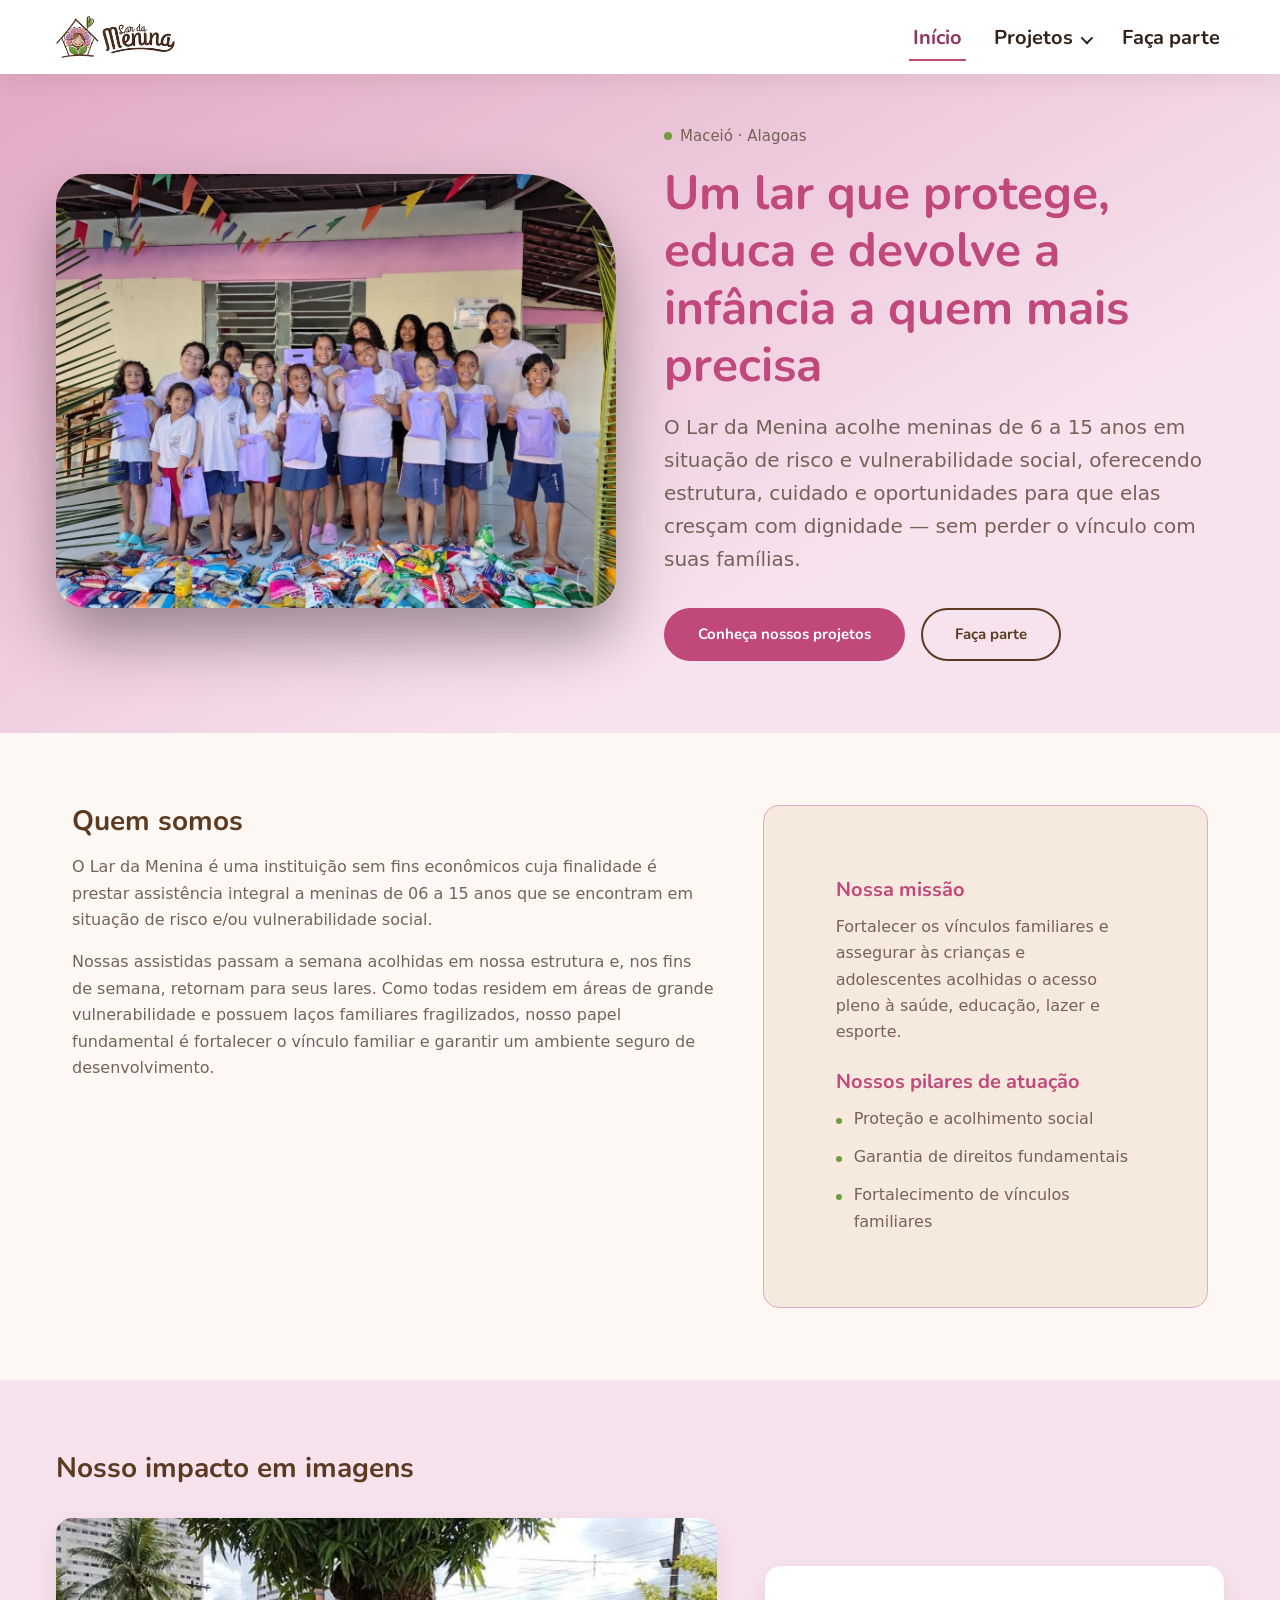
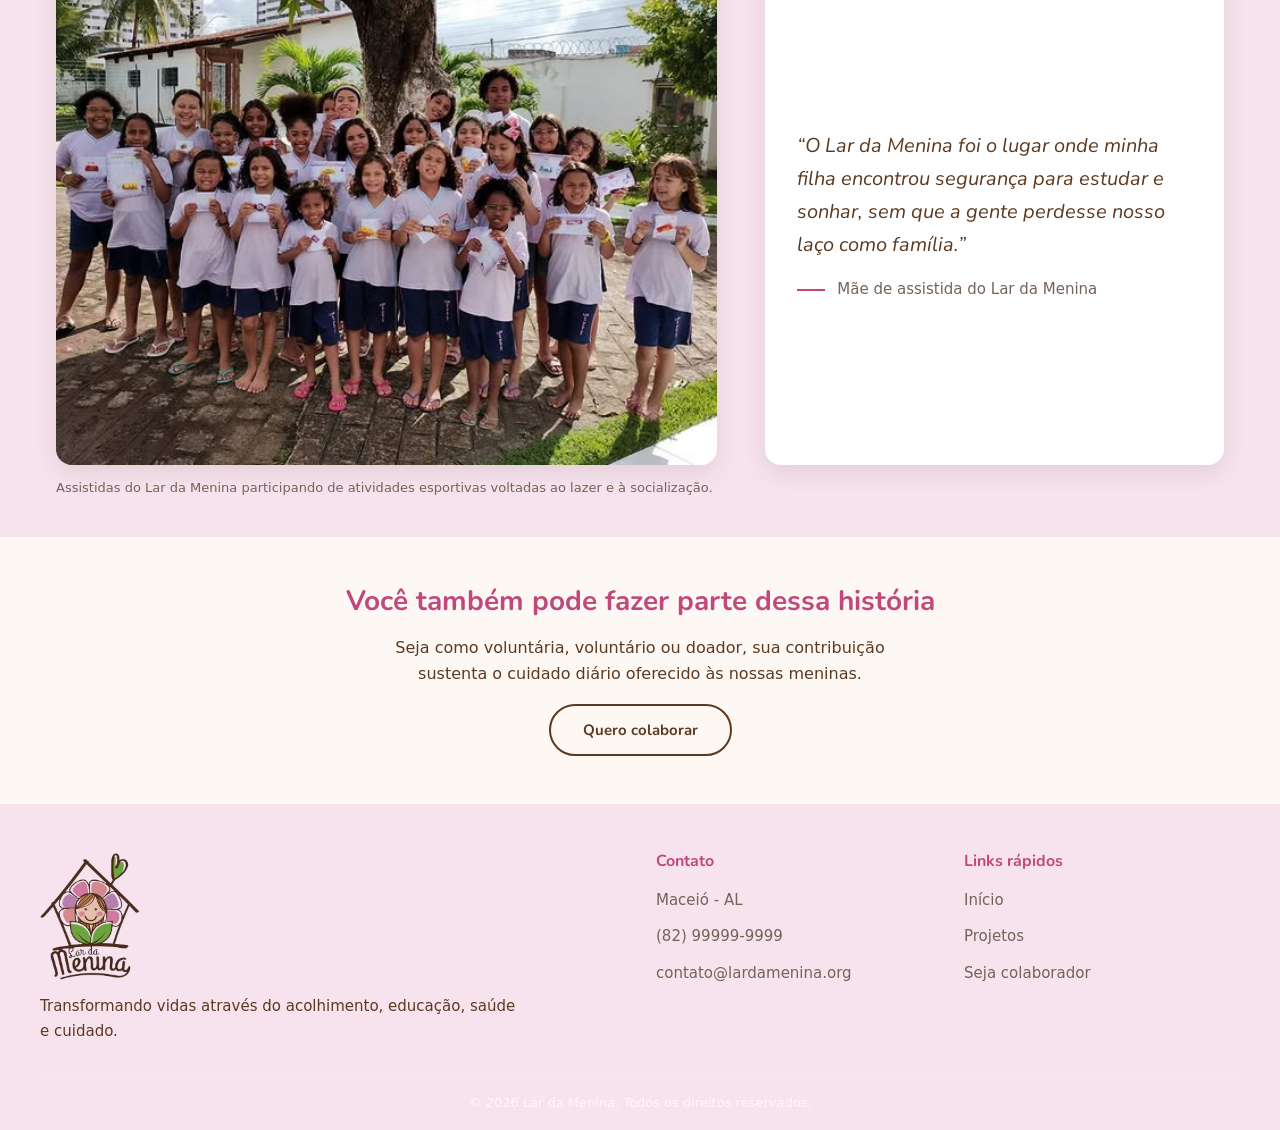
==== commit d14ef1d7: "feat: adds app.js for Lar da Menina - SPA router to dynamically load pages - Real-time CPF, CEP, and" ====
--- a/index.html
+++ b/index.html
@@ -193,5 +193,6 @@
         © 2026 Lar da Menina. Todos os direitos reservados.
       </div>
     </footer>
+    <script src="js/main.js"></script>
   </body>
 </html>
--- a/css/styles.css
+++ b/css/styles.css
@@ -1,67 +1,37 @@
-/* =====================================================================
-   LAR DA MENINA — DESIGN SYSTEM
-   Plataforma institucional em HTML5 + CSS3 puro (sem frameworks/JS)
-
-   Sumário
-   01. Tokens de design (cores, tipografia, espaçamento, sombra)
-   02. Reset e base tipográfica
-   03. Layout macro — grid de 12 colunas (5 breakpoints)
-   04. Cabeçalho e navegação (flexbox + dropdown + menu hambúrguer)
-   05. Botões e estados interativos
-   06. Tags / badges de categorização
-   07. Alertas contextuais
-   08. Modais (técnica :target — 100% CSS)
-   09. Seção Hero (index)
-   10. Seção Institucional / Missão
-   11. Galeria e depoimento
-   12. Faixa de chamada (CTA)
-   13. Cards de projetos
-   14. Seção de doações
-   15. Formulário de cadastro
-   16. Rodapé
-   17. Ajustes finos de responsividade
-========================================================================= */
-
-/* =====================================================================
-   01 — TOKENS DE DESIGN
-========================================================================= */
 :root {
-  /* Paleta institucional — extraída da identidade visual (casa, flor, folhas) */
-  --clr-primary-100: #f7e3ee; /* rosa muito claro — fundos de destaque      */
-  --clr-primary-300: #e2a9c4; /* rosa claro — hover suave                   */
-  --clr-primary-500: #c1487b; /* rosa — cor de ação primária                */
-  --clr-primary-700: #93335f; /* rosa escuro — texto sobre claro, hover     */
-
-  --clr-secondary-500: #6f9c3f; /* verde-folha — sucesso / natureza           */
-  --clr-secondary-700: #4f7a2a; /* verde escuro                               */
-
-  --clr-accent-700: #5c3a21; /* marrom da marca — títulos, rodapé          */
-  --clr-accent-900: #3a220f; /* marrom profundo — fundo do rodapé          */
-
-  --clr-cream-50: #fdf8f4; /* fundo geral da página                     */
-  --clr-cream-100: #f6eade; /* superfície secundária                     */
-  --clr-surface: #ffffff; /* cartões, formulário, cabeçalho             */
-
-  --clr-ink-900: #33221a; /* texto principal                            */
-  --clr-ink-600: #756258; /* texto secundário                          */
-  --clr-ink-300: #d9cec5; /* bordas neutras                             */
+  --clr-primary-100: #f7e3ee;
+  --clr-primary-300: #e2a9c4;
+  --clr-primary-500: #c1487b;
+  --clr-primary-700: #93335f;
+
+  --clr-secondary-500: #6f9c3f;
+  --clr-secondary-700: #4f7a2a;
+  --clr-accent-700: #5c3a21;
+  --clr-accent-900: #3a220f;
+
+  --clr-cream-50: #fdf8f4;
+  --clr-cream-100: #f6eade;
+  --clr-surface: #ffffff;
+
+  --clr-ink-900: #33221a;
+  --clr-ink-600: #756258;
+  --clr-ink-300: #d9cec5;
 
   --clr-success: #6f9c3f;
   --clr-warning: #c07f1f;
   --clr-error: #b3402e;
   --clr-info: #3d7ea6;
 
-  /* Tipografia — serifada humanista para títulos, sans discreta no corpo */
   --ff-heading: "Nunito", sans-serif;
   --ff-body: "Karla", system-ui, -apple-system, sans-serif;
 
-  --fs-0: 0.8125rem; /* 13px — apoio, legendas       */
-  --fs-1: 0.9375rem; /* 15px — texto pequeno         */
-  --fs-2: 1rem; /* 16px — corpo de texto        */
-  --fs-3: 1.25rem; /* 20px — subtítulo / h3        */
-  --fs-4: 1.75rem; /* 28px — h2                    */
-  --fs-5: 2.25rem; /* 36px — h1                    */
-  --fs-6: 3rem; /* 48px — destaque hero (desktop) */
+  --fs-0: 0.8125rem;
+  --fs-1: 0.9375rem;
+  --fs-2: 1rem;
+  --fs-3: 1.25rem;
+  --fs-4: 1.75rem;
+  --fs-5: 2.25rem;
+  --fs-6: 3rem;
 
   --fw-regular: 400;
   --fw-medium: 600;
@@ -70,7 +40,6 @@
   --lh-tight: 1.2;
   --lh-base: 1.65;
 
-  /* Espaçamento modular — base 4px */
   --space-2xs: 0.25rem;
   --space-xs: 0.5rem;
   --space-sm: 0.75rem;
@@ -90,14 +59,8 @@
   --shadow-header: 0 4px 22px rgba(58, 34, 15, 0.08);
 
   --container-max: 1200px;
-
-  /* Breakpoints de referência (documentação — ver seção 03)
-     bp-1: 480px  · bp-2: 768px · bp-3: 1024px · bp-4: 1280px · bp-5: 1600px */
-}
-
-/* =====================================================================
-   02 — RESET E BASE TIPOGRÁFICA
-========================================================================= */
+}
+
 * {
   margin: 0;
   padding: 0;
@@ -157,7 +120,6 @@
   border: none;
 }
 
-/* Foco visível para navegação por teclado (acessibilidade) */
 a:focus-visible,
 button:focus-visible,
 input:focus-visible,
@@ -172,11 +134,6 @@
   padding: 0 var(--space-md);
 }
 
-/* =====================================================================
-   03 — LAYOUT MACRO: GRID DE 12 COLUNAS
-   Aplicado às seções estruturais da página. Mobile-first, com 5
-   breakpoints distintos (480 / 768 / 1024 / 1280 / 1600px).
-========================================================================= */
 .grid-12 {
   display: grid;
   grid-template-columns: repeat(4, 1fr);
@@ -213,10 +170,6 @@
   }
 }
 
-/* =====================================================================
-   04 — CABEÇALHO E NAVEGAÇÃO
-   Estrutura macro do header via flexbox (alinhamento de componentes).
-========================================================================= */
 .site-header {
   background: var(--clr-surface);
   box-shadow: var(--shadow-header);
@@ -240,7 +193,6 @@
   height: auto;
 }
 
-/* Menu principal */
 .menu ul {
   display: flex;
   align-items: flex-start;
@@ -268,7 +220,6 @@
   border-bottom-color: var(--clr-primary-500);
 }
 
-/* Dropdown "Projetos" — funcional via :hover e :focus-within (teclado) */
 .dropdown {
   position: relative;
 }
@@ -336,7 +287,6 @@
   color: var(--clr-primary-700);
 }
 
-/* Menu hambúrguer (mobile) — via checkbox, sem JavaScript */
 .menu-toggle-input {
   display: none;
 }
@@ -431,9 +381,6 @@
   }
 }
 
-/* =====================================================================
-   05 — BOTÕES E ESTADOS INTERATIVOS
-========================================================================= */
 .btn-acao {
   display: inline-flex;
   align-items: center;
@@ -478,7 +425,6 @@
   border-color: transparent;
 }
 
-/* Variante para uso sobre fundo claro (fora do hero) */
 .btn-outline-claro {
   background: transparent;
   border-color: var(--clr-primary-500);
@@ -525,9 +471,6 @@
   box-shadow: none !important;
 }
 
-/* =====================================================================
-   06 — TAGS / BADGES DE CATEGORIZAÇÃO
-========================================================================= */
 .badges {
   display: flex;
   flex-wrap: wrap;
@@ -563,9 +506,6 @@
   color: #235a79;
 }
 
-/* =====================================================================
-   07 — ALERTAS CONTEXTUAIS
-========================================================================= */
 .alert {
   display: flex;
   align-items: flex-start;
@@ -619,9 +559,6 @@
   color: var(--clr-surface);
 }
 
-/* =====================================================================
-   08 — MODAIS (técnica :target, sem JavaScript)
-========================================================================= */
 .modal {
   display: none;
   position: fixed;
@@ -707,9 +644,6 @@
   gap: var(--space-sm);
 }
 
-/* =====================================================================
-   09 — HERO (index.html)
-========================================================================= */
 .hero {
   background: linear-gradient(
     150deg,
@@ -802,9 +736,6 @@
   }
 }
 
-/* =====================================================================
-   10 — SEÇÃO INSTITUCIONAL / MISSÃO (index.html)
-========================================================================= */
 #sobre-nos {
   padding: var(--space-3xl) 0;
 }
@@ -893,9 +824,6 @@
   }
 }
 
-/* =====================================================================
-   11 — GALERIA E DEPOIMENTO (index.html)
-========================================================================= */
 #galeria-impacto {
   background: var(--clr-primary-100);
   padding: var(--space-3xl) 0;
@@ -938,6 +866,7 @@
   background: var(--clr-surface);
   border-radius: var(--radius-md);
   padding: var(--space-xl);
+  margin-top: var(--space-2xl);
   box-shadow: var(--shadow-card);
   display: flex;
   flex-direction: column;
@@ -985,16 +914,12 @@
   }
 }
 
-/* =====================================================================
-   12 — FAIXA DE CHAMADA (CTA final)
-========================================================================= */
 .cta-final {
-  
   padding: var(--space-2xl) var(--space-md);
 }
 
 .cta-conteudo {
-  max-width: 600px;
+  max-width: 1000px;
   margin: 0 auto;
   text-align: center;
   display: flex;
@@ -1005,19 +930,26 @@
 
 .cta-conteudo h2 {
   color: var(--clr-primary-500);
+  max-width: 70%;
 }
 
 .cta-conteudo p {
   color: var(--clr-accent-700);
-  font-size: var(--fs-3);
-}
-
-/* =====================================================================
-   13 — CARDS DE PROJETOS (projetos.html)
-========================================================================= */
+  font-size: var(--fs-2);
+  max-width: 90%;
+}
+
 #conteudo-projetos {
   padding: var(--space-2xl) 0 var(--space-2xl);
 }
+
+@media (min-width: 1024px) {
+  
+  .cta-conteudo p {
+    max-width: 50%;
+  }
+  }
+
 
 .titulo-pagina-container {
   max-width: 850px;
@@ -1090,7 +1022,6 @@
   font-size: var(--fs-1);
 }
 
-/* Sotaque de cor por frente de atuação */
 .card-projeto[data-area="saude"] {
   border-top-color: var(--clr-info);
 }
@@ -1116,9 +1047,6 @@
   }
 }
 
-/* =====================================================================
-   14 — SEÇÃO DE DOAÇÕES (projetos.html)
-========================================================================= */
 #doacoes .alert {
   margin-bottom: var(--space-xl);
 }
@@ -1173,9 +1101,6 @@
   }
 }
 
-/* =====================================================================
-   15 — FORMULÁRIO DE CADASTRO (cadastro.html)
-========================================================================= */
 #conteudo-cadastro {
   padding: var(--space-2xl) 0 var(--space-3xl);
 }
@@ -1315,9 +1240,6 @@
   }
 }
 
-/* =====================================================================
-   16 — RODAPÉ
-========================================================================= */
 .site-footer {
   background: linear-gradient(
     160deg,
@@ -1422,9 +1344,6 @@
   color: rgba(255, 255, 255, 0.7);
 }
 
-/* =====================================================================
-   17 — AJUSTES FINOS DE RESPONSIVIDADE
-========================================================================= */
 @media (max-width: 480px) {
   h1 {
     font-size: var(--fs-4);
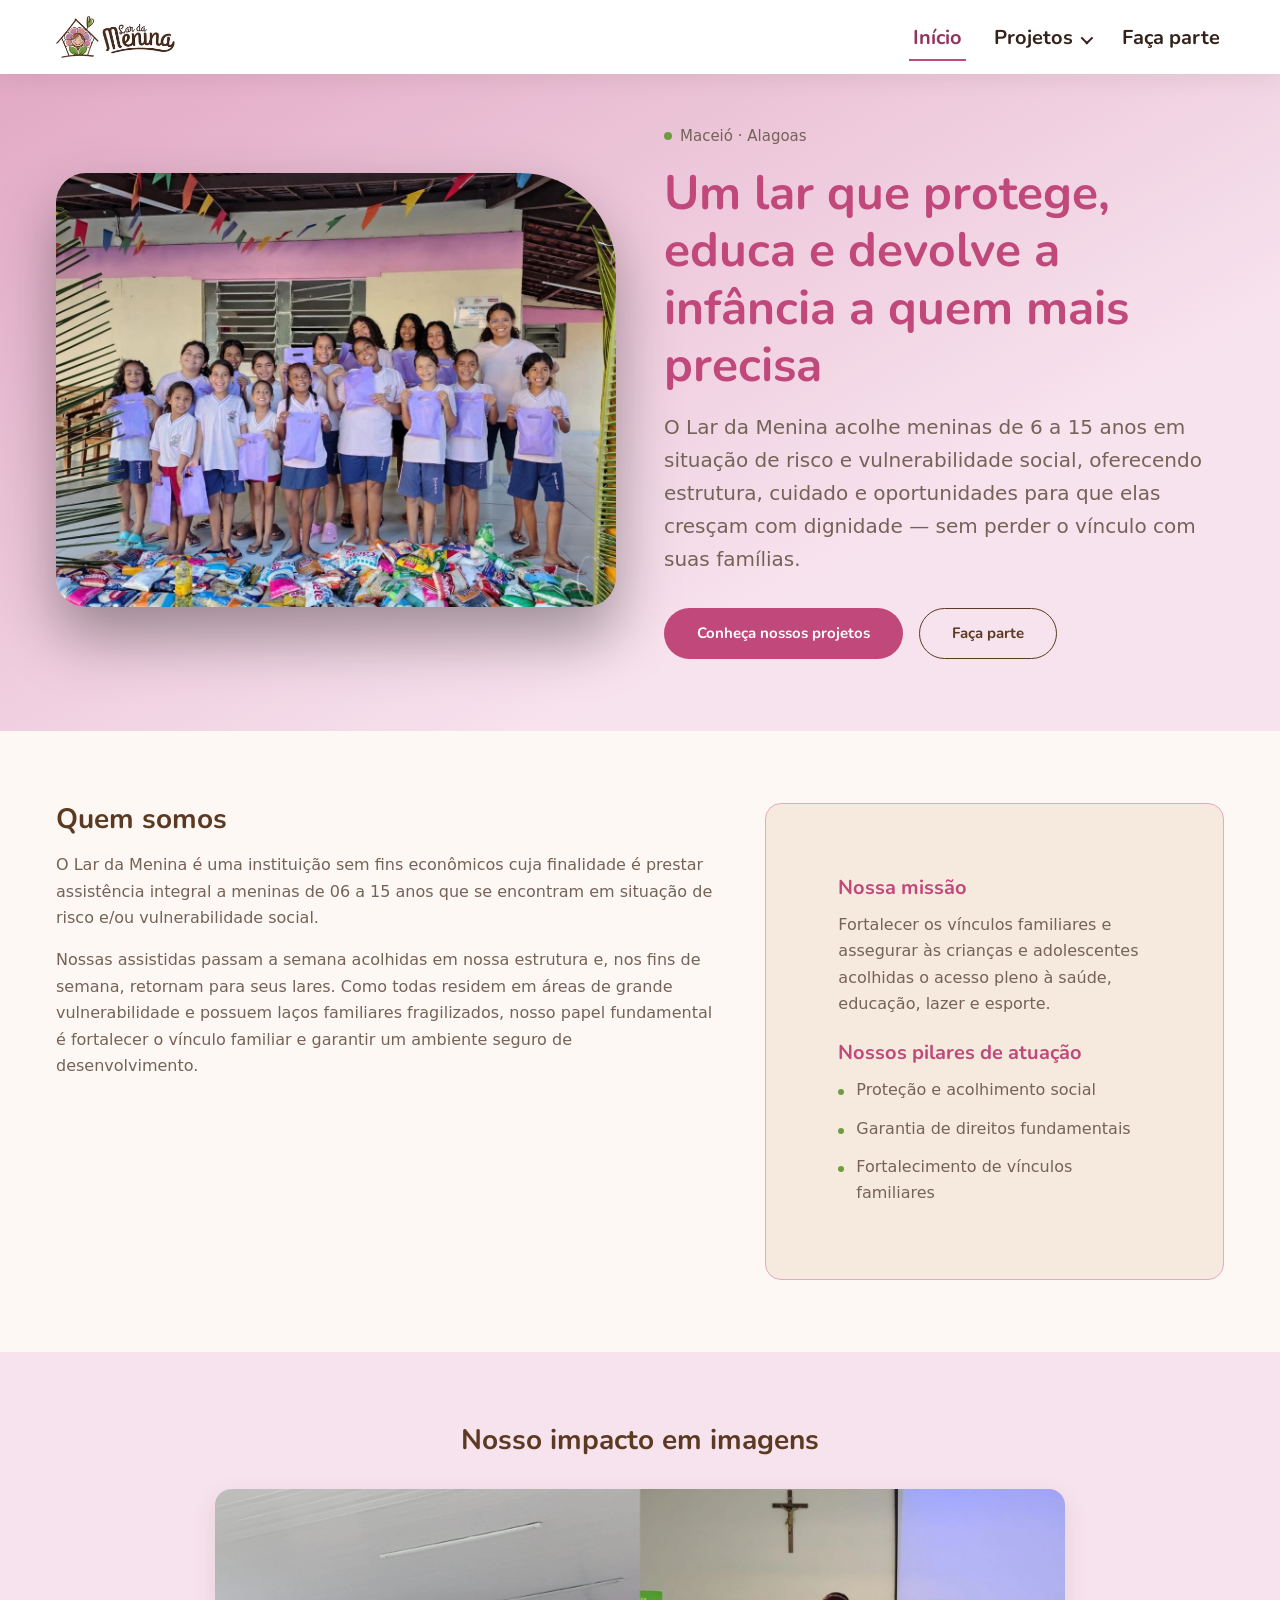
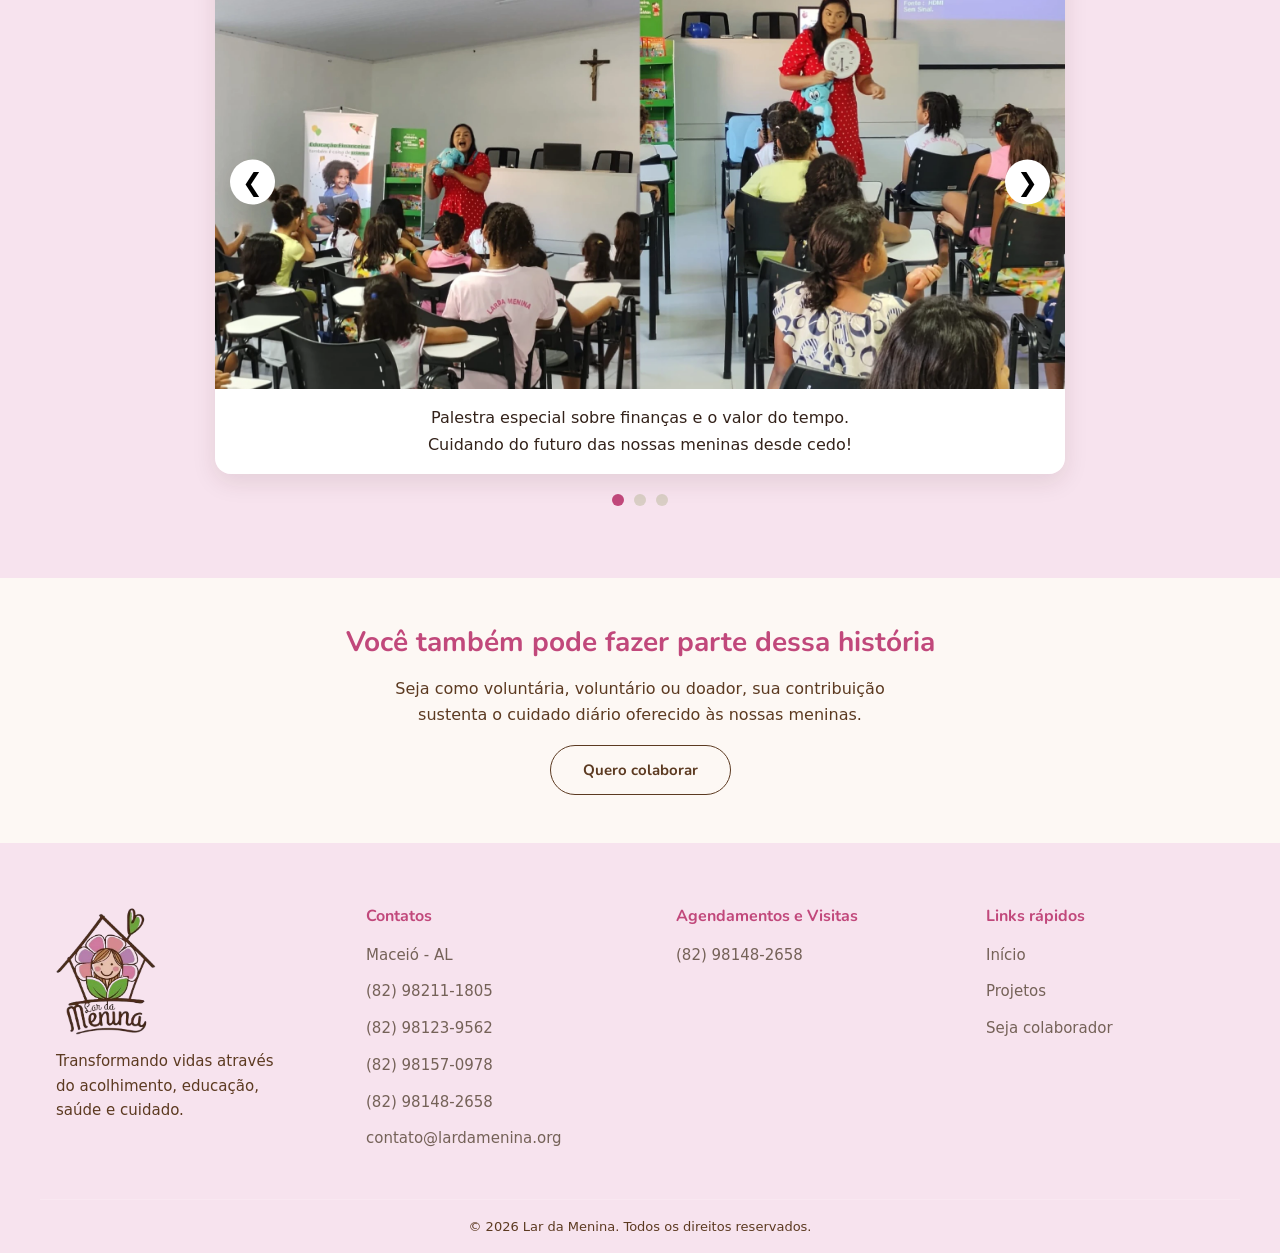
==== commit 91796aa6: "Adjusting the CSS and adding images and links" ====
--- a/index.html
+++ b/index.html
@@ -8,9 +8,12 @@
       content="Lar da Menina — instituição de acolhimento que garante saúde, educação, lazer e fortalecimento de vínculos familiares para meninas de 6 a 15 anos em Maceió."
     />
     <link rel="icon" type="image/svg+xml" href="assets/icons/favicon.svg" />
-  <link rel="preconnect" href="https://fonts.googleapis.com">
-<link rel="preconnect" href="https://fonts.gstatic.com" crossorigin>
-<link href="https://fonts.googleapis.com/css2?family=Nunito:ital,wght@0,200..1000;1,200..1000&display=swap" rel="stylesheet">
+    <link rel="preconnect" href="https://fonts.googleapis.com" />
+    <link rel="preconnect" href="https://fonts.gstatic.com" crossorigin />
+    <link
+      href="https://fonts.googleapis.com/css2?family=Nunito:ital,wght@0,200..1000;1,200..1000&display=swap"
+      rel="stylesheet"
+    />
     <link rel="stylesheet" href="css/styles.css" />
 
     <title>Lar da Menina</title>
@@ -45,7 +48,7 @@
       </div>
     </header>
 
-    <main>
+    <main id="app">
       <section class="hero" id="inicio">
         <div class="grid-12">
           <div class="hero-media">
@@ -123,27 +126,68 @@
       <section id="galeria-impacto">
         <div class="container">
           <h2 class="titulo-secao">Nosso impacto em imagens</h2>
-          <div class="grid-12">
-            <figure class="galeria-figura">
-              <img
-                src="assets/images/atividade-lar.jpg"
-                alt="Grupo de meninas de diferentes idades sorrindo e jogando queimada em uma quadra poliesportiva coberta e ensolarada durante as atividades de esporte e lazer do Lar da Menina."
-                class="imagem-responsiva"
-              />
-              <figcaption>
-                Assistidas do Lar da Menina participando de atividades
-                esportivas voltadas ao lazer e à socialização.
-              </figcaption>
-            </figure>
-
-            <blockquote class="depoimento">
-              <p>
-                “O Lar da Menina foi o lugar onde minha filha encontrou
-                segurança para estudar e sonhar, sem que a gente perdesse nosso
-                laço como família.”
-              </p>
-              <footer>Mãe de assistida do Lar da Menina</footer>
-            </blockquote>
+          <div class="carrossel-wrapper">
+            <div class="carrossel-impacto">
+              <button
+                class="carrossel-btn anterior"
+                aria-label="Imagem anterior"
+              >
+                ❮
+              </button>
+
+              <div class="slides">
+                <figure class="slide ativo">
+                  <img
+                    src="assets/images/educacao-financeira.webp"
+                    alt="Meninas participando de uma palestra sobre educação financeira."
+                  />
+
+                  <figcaption>
+                    <p>Palestra especial sobre finanças e o valor do tempo.</p>
+                    <p>Cuidando do futuro das nossas meninas desde cedo!</p>
+                  </figcaption>
+                </figure>
+
+                <figure class="slide">
+                  <img
+                    src="assets/images/meninas-comendo-pizza.webp"
+                    alt="Meninas comendo pizza."
+                  />
+
+                  <figcaption>
+                    <p>Dia de pizza e de muitos sorrisos por aqui!</p>
+                    <p>
+                      Nossas meninas aproveitando um momento especial de
+                      convivência e alegria.
+                    </p>
+                  </figcaption>
+                </figure>
+
+                <figure class="slide">
+                  <img
+                    src="assets/images/meninas-pintando.webp"
+                    alt="Meninas pintando"
+                  />
+
+                  <figcaption>
+                    <p>Momento de dedicação nas atividades pedagógicas.</p>
+                    <p>
+                      Concentração, coordenação motora e muita cor por aqui!
+                    </p>
+                  </figcaption>
+                </figure>
+              </div>
+
+              <button class="carrossel-btn proximo" aria-label="Próxima imagem">
+                ❯
+              </button>
+            </div>
+
+            <div class="indicadores">
+              <span class="ativo"></span>
+              <span></span>
+              <span></span>
+            </div>
           </div>
         </div>
       </section>
@@ -173,11 +217,39 @@
         </div>
 
         <div class="footer-column">
-          <h3>Contato</h3>
+          <h3>Contatos</h3>
           <p>Maceió - AL</p>
-          <p><a href="tel:+5582999999999">(82) 99999-9999</a></p>
-          <p>
-            <a href="mailto:contato@lardamenina.org">contato@lardamenina.org</a>
+          <p>
+            <a href="https://wa.me/+5582982111805" target="_blank"
+              >(82) 98211-1805</a
+            >
+          </p>
+          <p>
+            <a href="https://wa.me/+558281239562" target="_blank"
+              >(82) 98123-9562</a
+            >
+          </p>
+          <p>
+            <a href="https://wa.me/+558281570978" target="_blank"
+              >(82) 98157-0978</a
+            >
+          </p>
+          <p>
+            <a href="https://wa.me/+558281482658" target="_blank"
+              >(82) 98148-2658</a
+            >
+          </p>
+          <p>
+            <a href="mailto:contato@lardamenina.org" target="_blank"
+              >contato@lardamenina.org</a
+            >
+          </p>
+        </div>
+
+        <div class="footer-column">
+          <h3>Agendamentos e Visitas</h3>
+          <p>
+            <a href="https://wa.me/558281482658">(82) 98148-2658</a>
           </p>
         </div>
 
@@ -193,6 +265,6 @@
         © 2026 Lar da Menina. Todos os direitos reservados.
       </div>
     </footer>
-    <script src="js/main.js"></script>
+    <script type="module" src="js/main.js"></script>
   </body>
 </html>
--- a/css/styles.css
+++ b/css/styles.css
@@ -1,3 +1,6 @@
+/* ==========================================================================
+   VARIÁVEIS E CONFIGURAÇÕES GERAIS (ESTILOS BASE)
+   ========================================================================== */
 :root {
   --clr-primary-100: #f7e3ee;
   --clr-primary-300: #e2a9c4;
@@ -131,7 +134,7 @@
 .container {
   max-width: var(--container-max);
   margin: 0 auto;
-  padding: 0 var(--space-md);
+  padding: 0 var(--space-);
 }
 
 .grid-12 {
@@ -170,6 +173,9 @@
   }
 }
 
+/* ==========================================================================
+   CABEÇALHO (SITE-HEADER)
+   ========================================================================== */
 .site-header {
   background: var(--clr-surface);
   box-shadow: var(--shadow-header);
@@ -381,13 +387,16 @@
   }
 }
 
+/* ==========================================================================
+   BOTÕES E COMPONENTES DE INTERAÇÃO
+   ========================================================================== */
 .btn-acao {
   display: inline-flex;
   align-items: center;
   justify-content: center;
   gap: var(--space-xs);
   padding: var(--space-sm) var(--space-xl);
-  border: 2px solid transparent;
+  border: 1px solid transparent;
   border-radius: var(--radius-pill);
   font-family: var(--ff-heading);
   font-size: var(--fs-1);
@@ -559,6 +568,9 @@
   color: var(--clr-surface);
 }
 
+/* ==========================================================================
+   MODAL DE DETALHES
+   ========================================================================== */
 .modal {
   display: none;
   position: fixed;
@@ -644,6 +656,9 @@
   gap: var(--space-sm);
 }
 
+/* ==========================================================================
+   SEÇÕES DA PÁGINA (HERO, SOBRE, PROJETOS, DOACÕES)
+   ========================================================================== */
 .hero {
   background: linear-gradient(
     150deg,
@@ -829,20 +844,99 @@
   padding: var(--space-3xl) 0;
 }
 
-#galeria-impacto .grid-12 {
-  max-width: var(--container-max);
-  margin: 0 auto;
-  padding: 0;
-  align-items: stretch;
-}
-
 #galeria-impacto > .container > h2,
 #galeria-impacto h2.titulo-secao {
   margin-bottom: var(--space-xl);
-}
-
-.galeria-figura {
-  grid-column: 1 / -1;
+  text-align: center;
+}
+
+.carrossel-impacto {
+  position: relative;
+  max-width: 850px;
+  margin: auto;
+  overflow: hidden;
+  border-radius: var(--radius-md);
+  box-shadow: var(--shadow-card);
+}
+
+.slides {
+  position: relative;
+}
+
+.slide {
+  display: none;
+  margin: 0;
+  animation: aparecer 0.6s ease;
+}
+
+.slide.ativo {
+  display: block;
+}
+
+.slide img {
+  width: 100%;
+  height: 500px;
+  object-fit: cover;
+}
+
+.slide figcaption {
+  padding: 1rem;
+  background: white;
+  font-size: 1.1rem;
+  text-align: center;
+}
+
+.carrossel-btn {
+  position: absolute;
+  top: 50%;
+  transform: translateY(-50%);
+  background: white;
+  border: none;
+  width: 45px;
+  height: 45px;
+  border-radius: 50%;
+  cursor: pointer;
+  font-size: 25px;
+  z-index: 2;
+  box-shadow: var(--shadow-card);
+}
+
+.anterior {
+  left: 15px;
+}
+
+.proximo {
+  right: 15px;
+}
+
+.indicadores {
+  display: flex;
+  justify-content: center;
+  gap: 10px;
+  margin-top: 20px;
+}
+
+.indicadores span {
+  width: 12px;
+  height: 12px;
+  background: #d9cec5;
+  border-radius: 50%;
+  cursor: pointer;
+}
+
+.indicadores span.ativo {
+  background: var(--clr-primary-500);
+}
+
+@keyframes aparecer {
+  from {
+    opacity: 0;
+    transform: translateX(30px);
+  }
+  to {
+    opacity: 1;
+    transform: translateX(0);
+  }
 }
 
 .imagem-responsiva {
@@ -854,48 +948,6 @@
   box-shadow: var(--shadow-card);
 }
 
-.galeria-figura figcaption {
-  margin-top: var(--space-sm);
-  margin-bottom: var(--space-md);
-  color: var(--clr-ink-600);
-  font-size: var(--fs-0);
-}
-
-.depoimento {
-  grid-column: 1 / -1;
-  background: var(--clr-surface);
-  border-radius: var(--radius-md);
-  padding: var(--space-xl);
-  margin-top: var(--space-2xl);
-  box-shadow: var(--shadow-card);
-  display: flex;
-  flex-direction: column;
-  justify-content: center;
-  gap: var(--space-md);
-}
-
-.depoimento p {
-  font-family: var(--ff-heading);
-  font-size: var(--fs-3);
-  color: var(--clr-accent-700);
-  font-style: italic;
-}
-
-.depoimento footer {
-  display: flex;
-  align-items: center;
-  gap: var(--space-sm);
-  font-size: var(--fs-1);
-  color: var(--clr-ink-600);
-}
-
-.depoimento footer::before {
-  content: "";
-  width: 28px;
-  height: 2px;
-  background: var(--clr-primary-500);
-}
-
 @media (min-width: 768px) {
   .galeria-figura {
     grid-column: 1 / 6;
@@ -944,12 +996,10 @@
 }
 
 @media (min-width: 1024px) {
-  
   .cta-conteudo p {
     max-width: 50%;
   }
-  }
-
+}
 
 .titulo-pagina-container {
   max-width: 850px;
@@ -1240,6 +1290,9 @@
   }
 }
 
+/* ==========================================================================
+   RODAPÉ (SITE-FOOTER) - ATUALIZADO COM 4 COLUNAS HORIZONTAIS PERFEITAS
+   ========================================================================== */
 .site-footer {
   background: linear-gradient(
     160deg,
@@ -1250,28 +1303,20 @@
   padding: var(--space-2xl) var(--space-md) var(--space-md);
 }
 
+/* Container Principal do Footer */
 .footer-container {
   max-width: var(--container-max);
   margin: 0 auto;
   display: grid;
-  grid-template-columns: repeat(4, 1fr);
-  gap: var(--space-xl);
-}
-
-@media (min-width: 768px) {
-  .footer-container {
-    grid-template-columns: repeat(8, 1fr);
-  }
-}
-
-@media (min-width: 1024px) {
-  .footer-container {
-    grid-template-columns: repeat(12, 1fr);
-  }
-}
-
-.footer-brand {
-  grid-column: 1 / -1;
+  grid-template-columns: repeat(4, 1fr); /* 4 colunas horizontais lado a lado */
+  gap: var(--space-3xl);
+  padding: var(--space-md);
+  align-items: start;
+}
+
+/* Configuração interna das colunas */
+.footer-brand,
+.footer-column {
   display: flex;
   flex-direction: column;
   gap: var(--space-sm);
@@ -1285,13 +1330,6 @@
 .footer-brand p {
   color: var(--clr-accent-700);
   font-size: var(--fs-1);
-}
-
-.footer-column {
-  grid-column: 1 / -1;
-  display: flex;
-  flex-direction: column;
-  gap: var(--space-sm);
 }
 
 .footer-column h3 {
@@ -1310,30 +1348,7 @@
   color: var(--clr-accent-900);
 }
 
-@media (min-width: 768px) {
-  .footer-brand {
-    grid-column: 1 / 5;
-  }
-  .footer-column:nth-of-type(2) {
-    grid-column: 5 / 7;
-  }
-  .footer-column:nth-of-type(3) {
-    grid-column: 7 / 9;
-  }
-}
-
-@media (min-width: 1024px) {
-  .footer-brand {
-    grid-column: 1 / 6;
-  }
-  .footer-column:nth-of-type(2) {
-    grid-column: 7 / 10;
-  }
-  .footer-column:nth-of-type(3) {
-    grid-column: 10 / 13;
-  }
-}
-
+/* Rodapé de direitos autorais */
 .footer-bottom {
   max-width: var(--container-max);
   margin: var(--space-xl) auto 0;
@@ -1341,9 +1356,24 @@
   border-top: 1px solid rgba(255, 255, 255, 0.18);
   text-align: center;
   font-size: var(--fs-0);
-  color: rgba(255, 255, 255, 0.7);
-}
-
+  color: var(--clr-accent-700);
+}
+
+/* RESPONSIVIDADE ADAPTATIVA DO FOOTER */
+@media (max-width: 992px) {
+  .footer-container {
+    grid-template-columns: repeat(2, 1fr); /* Quebra em 2x2 em tablets */
+  }
+}
+
+@media (max-width: 576px) {
+  .footer-container {
+    grid-template-columns: 1fr; /* 1 coluna vertical em celulares */
+    gap: var(--space-lg);
+  }
+}
+
+/* Ajustes gerais de outras seções no mobile */
 @media (max-width: 480px) {
   h1 {
     font-size: var(--fs-4);
